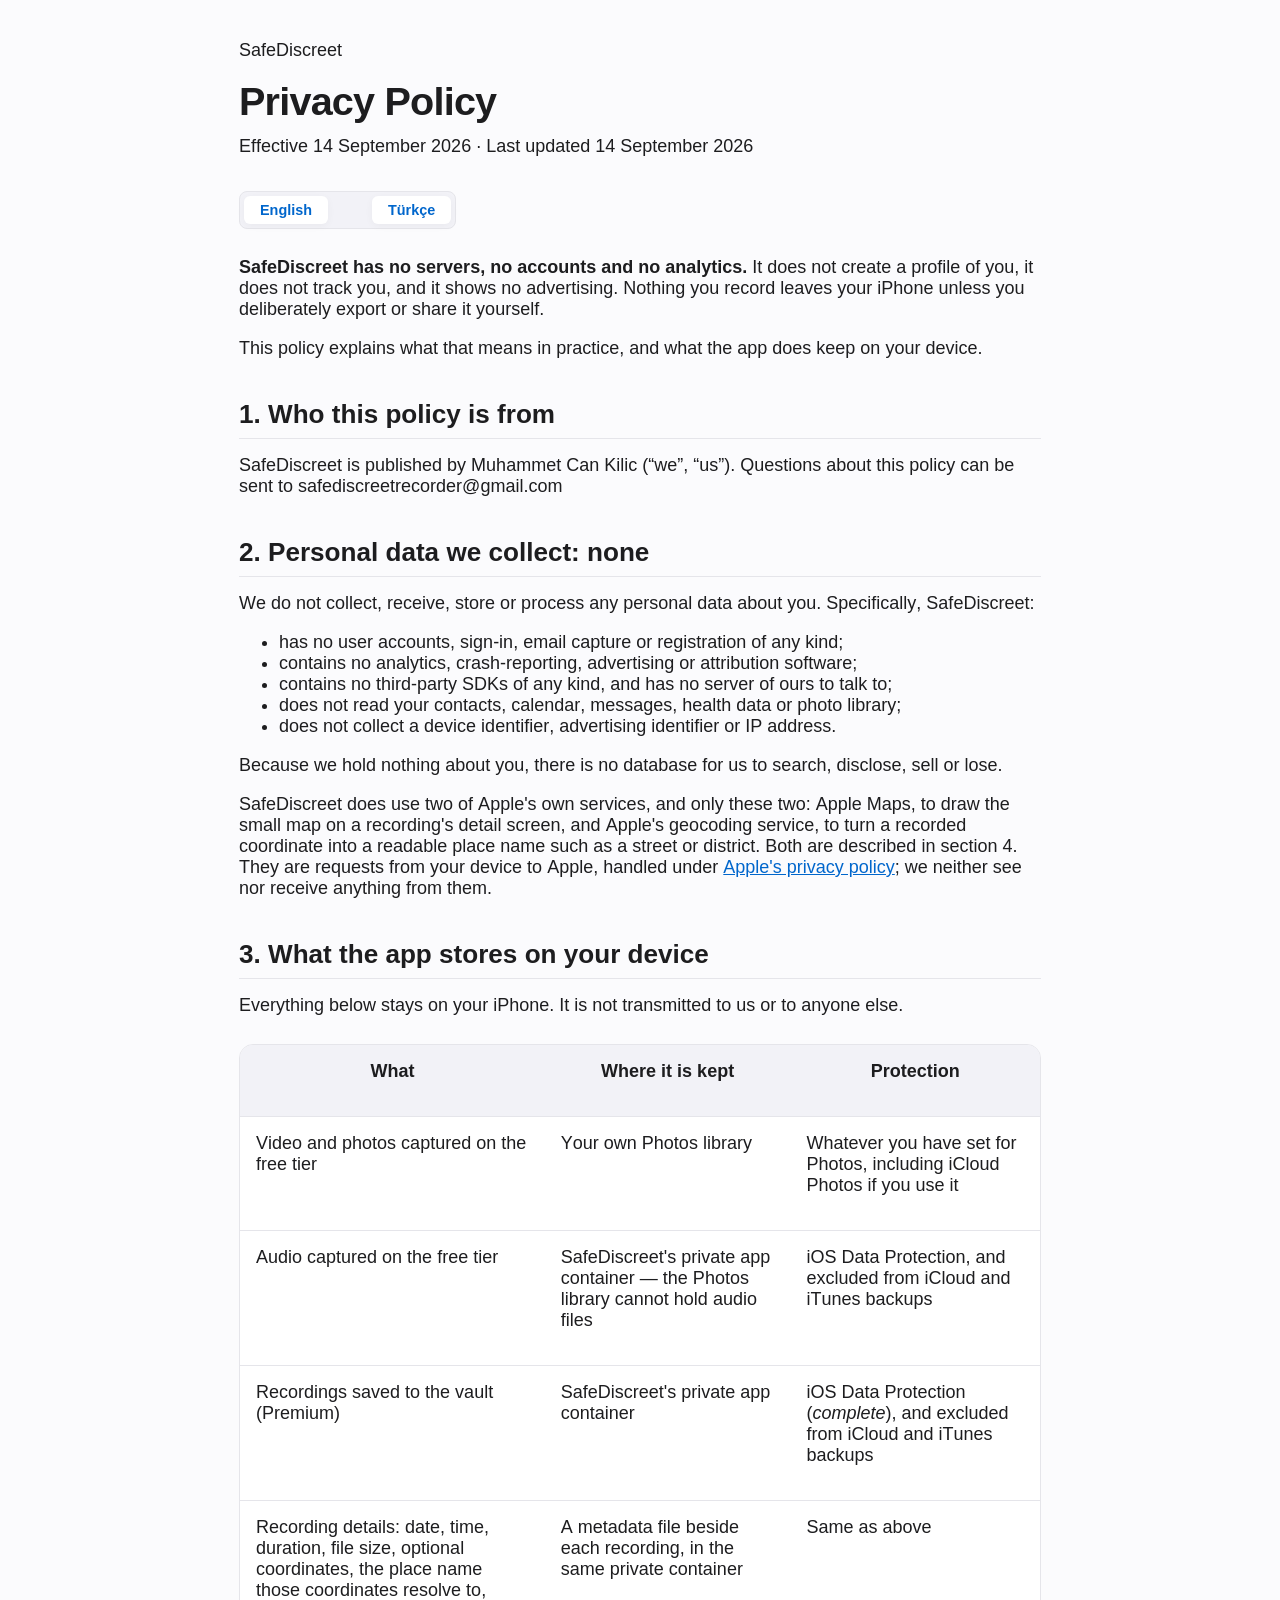
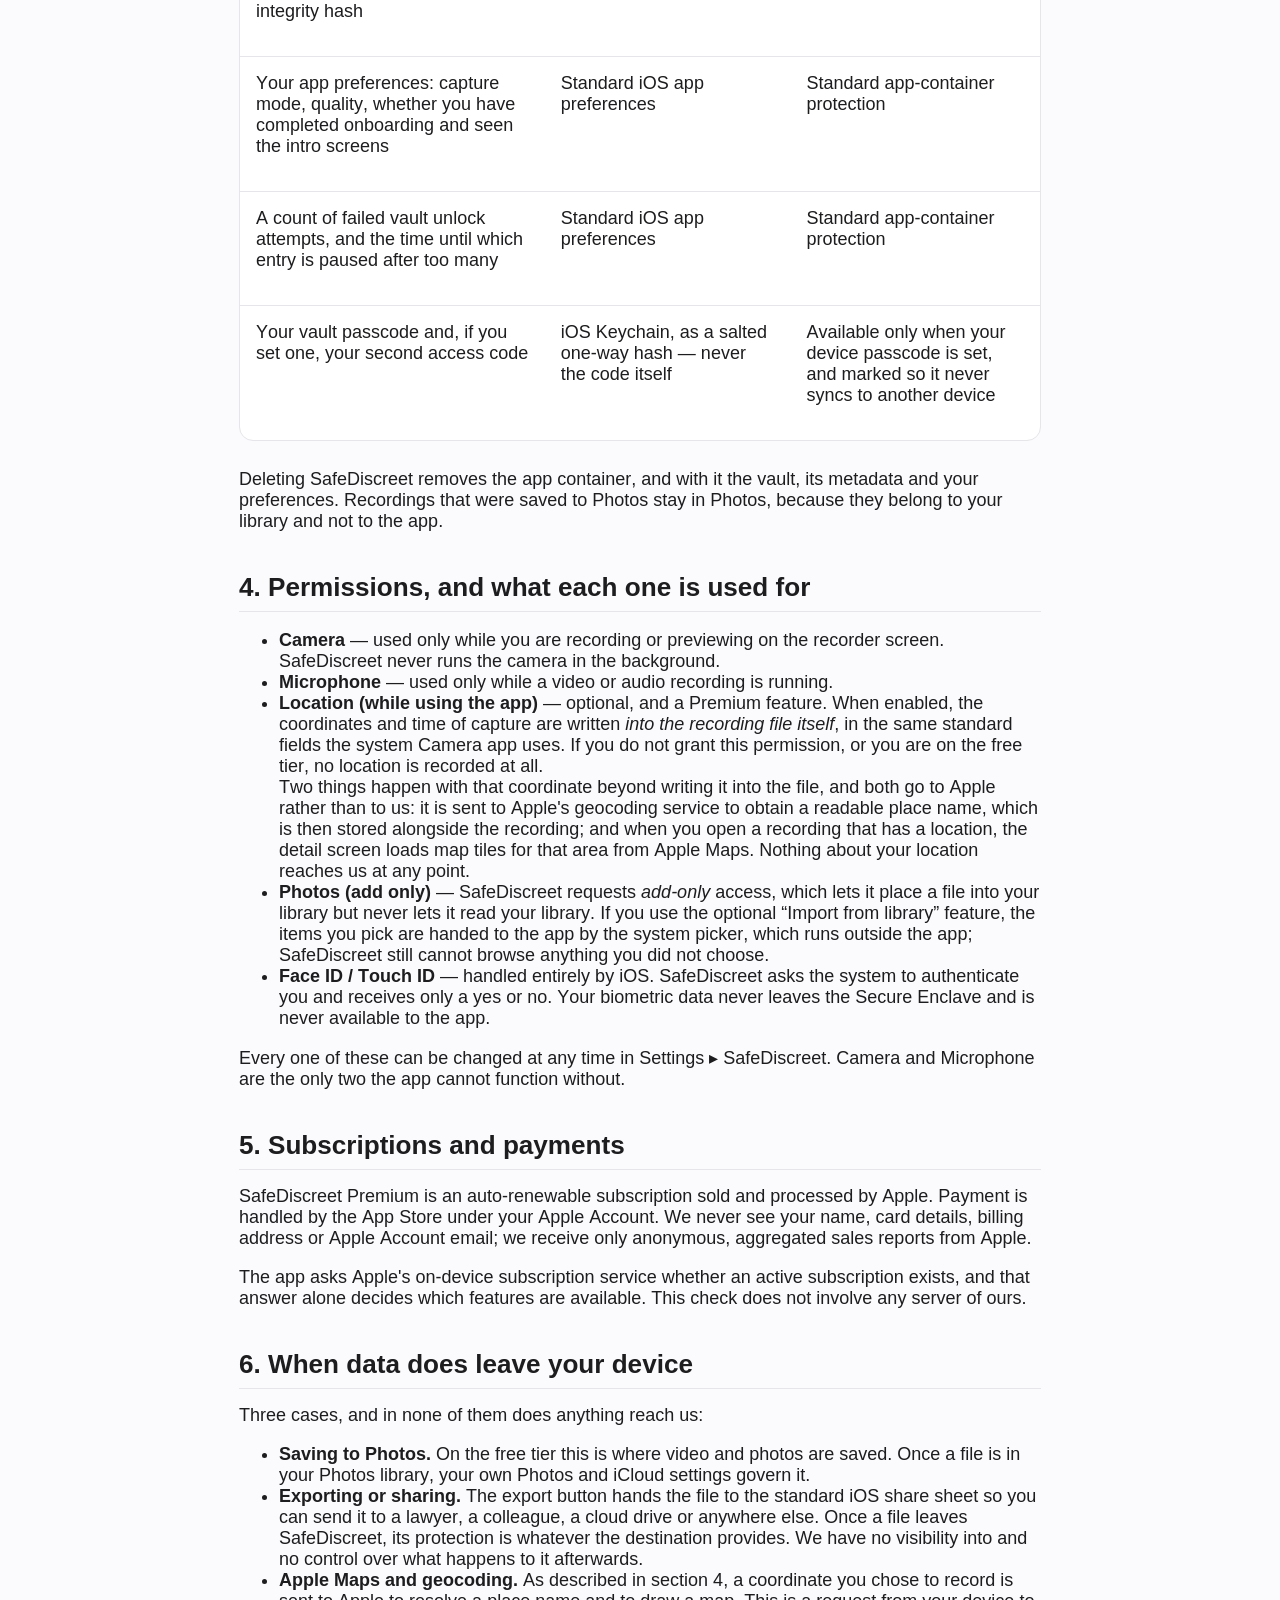
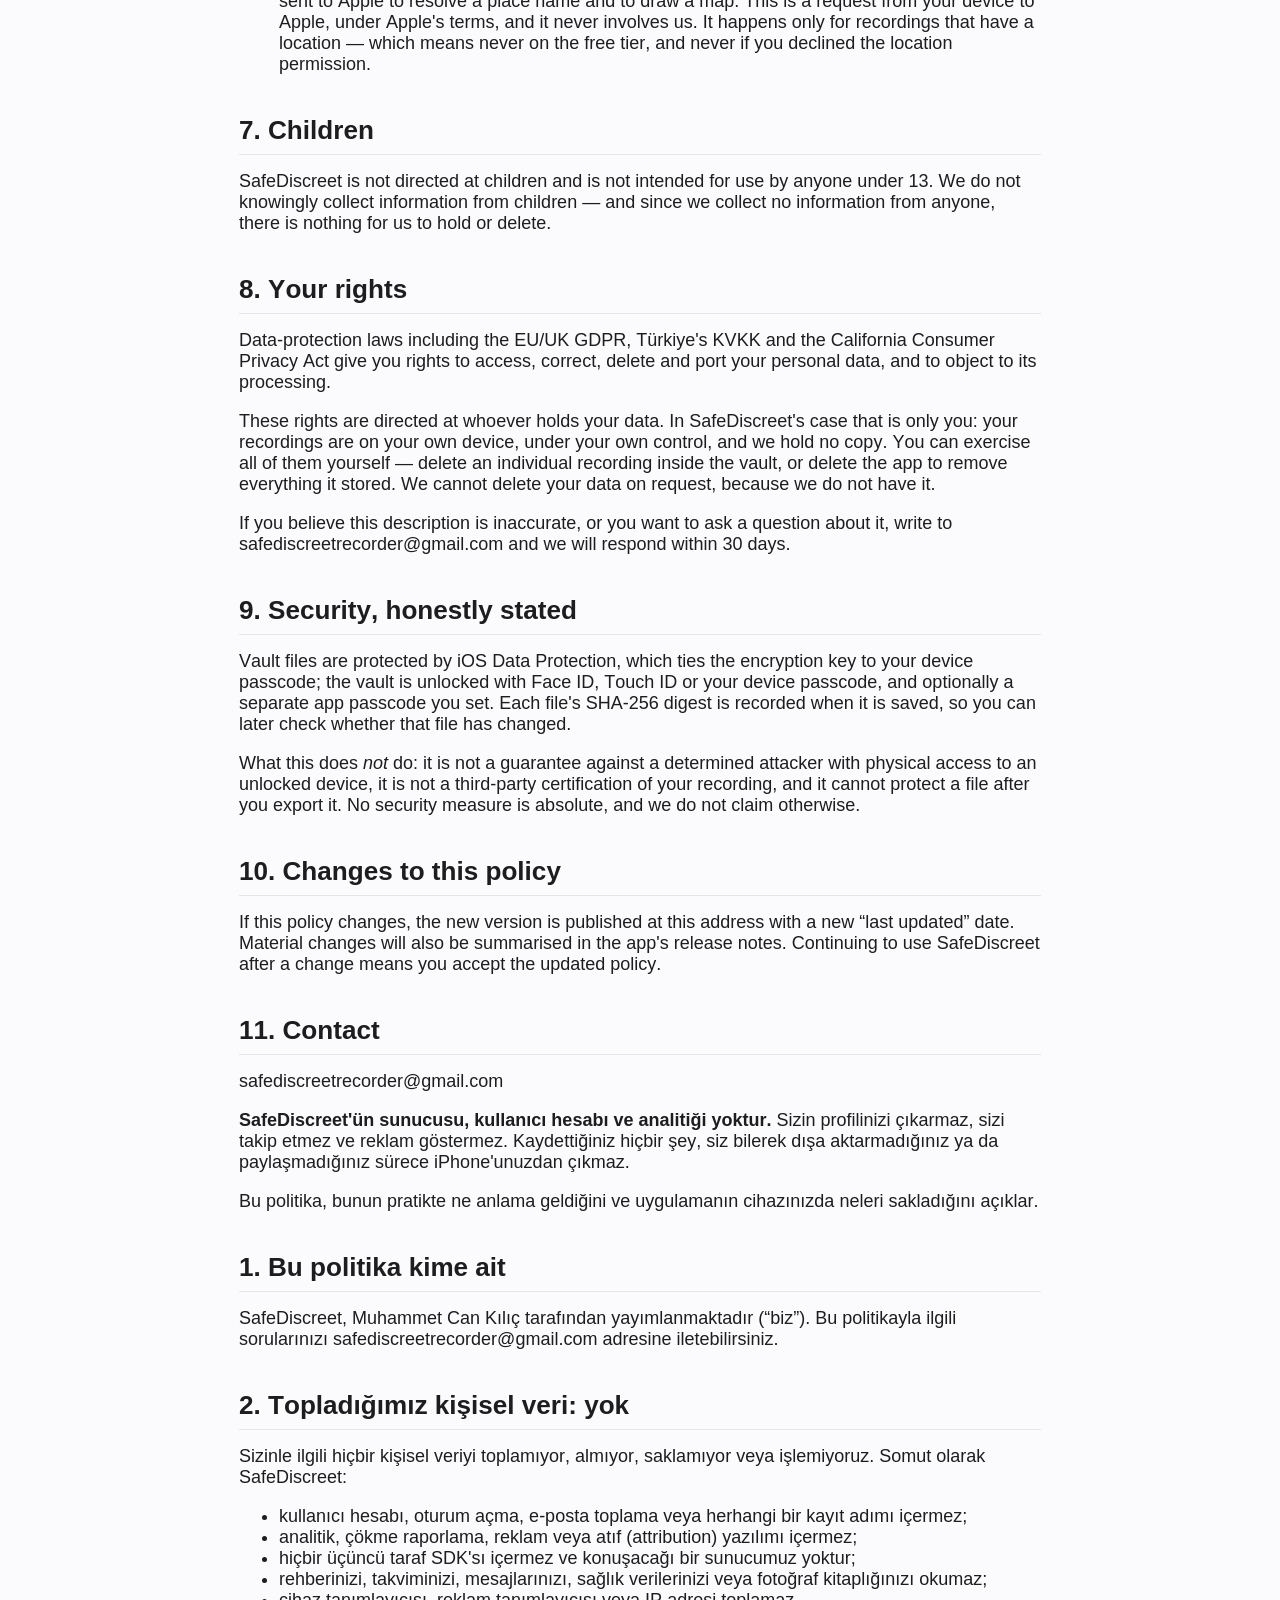
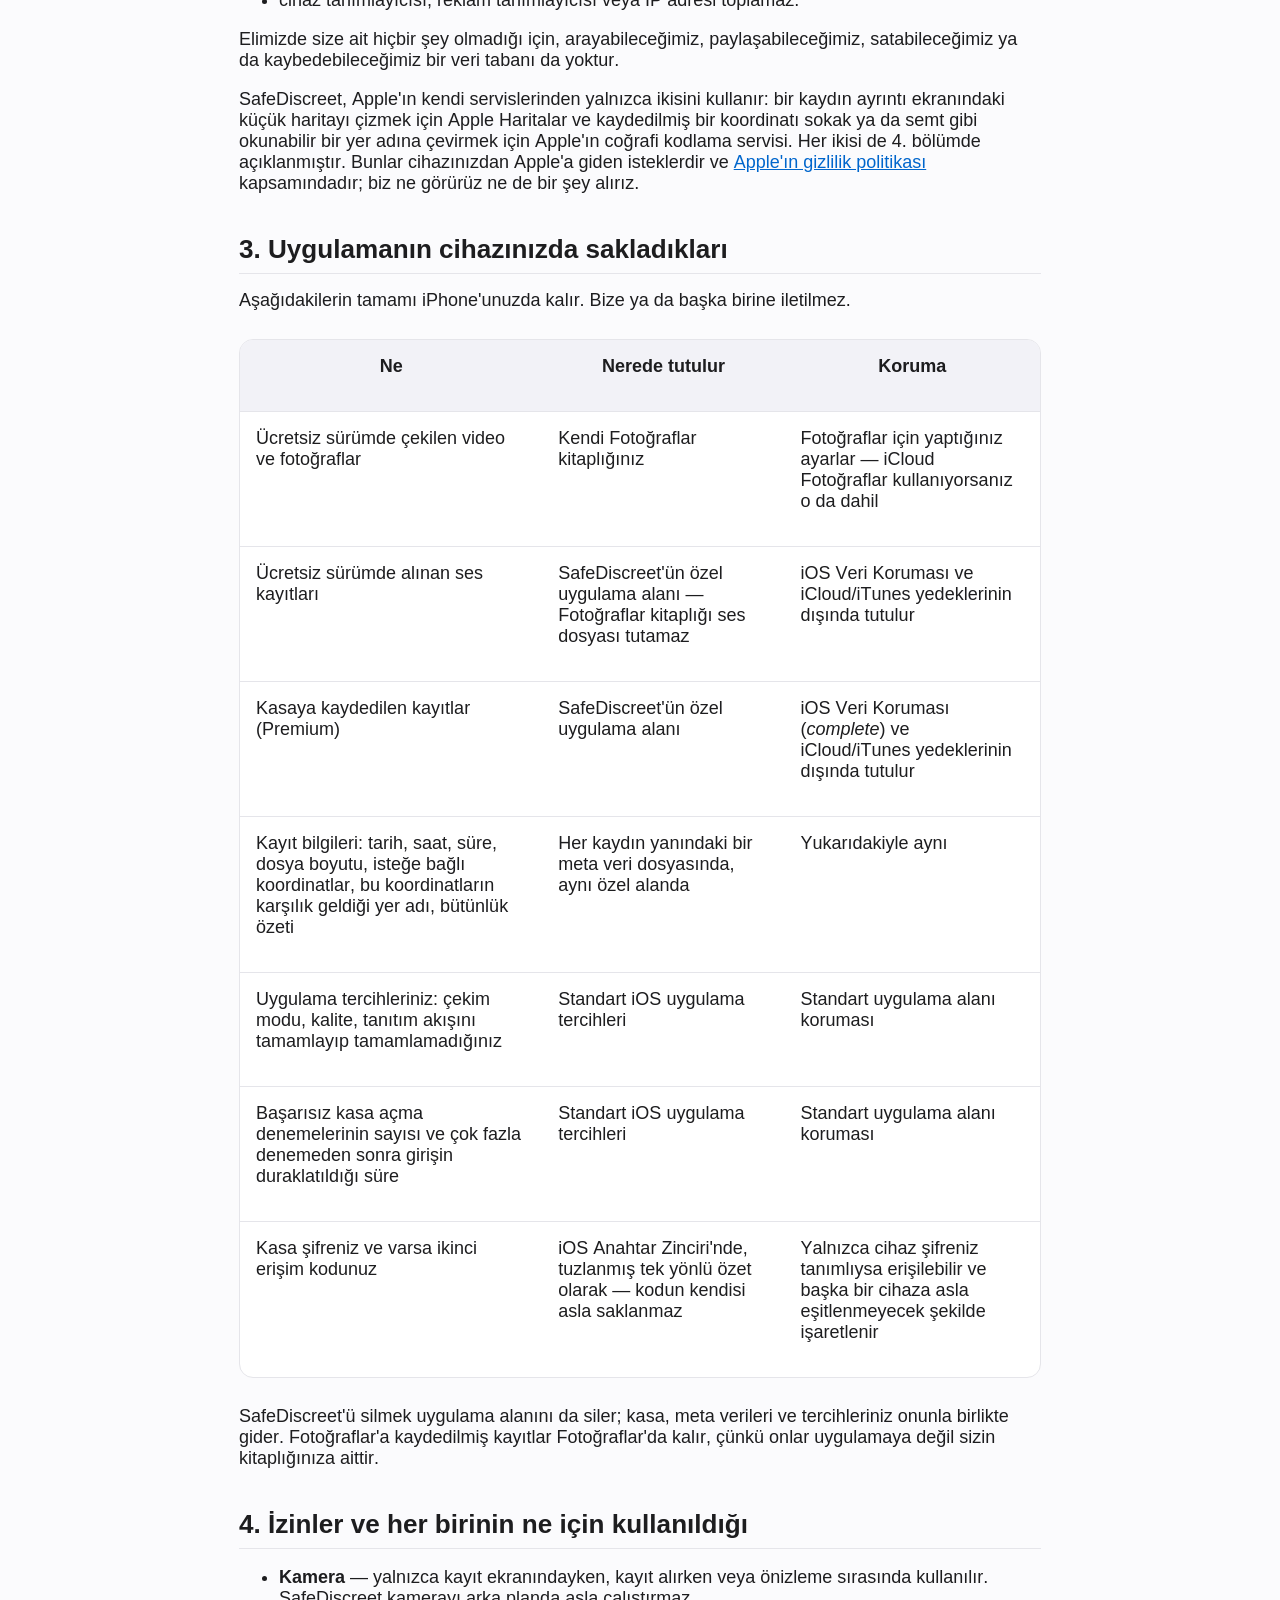
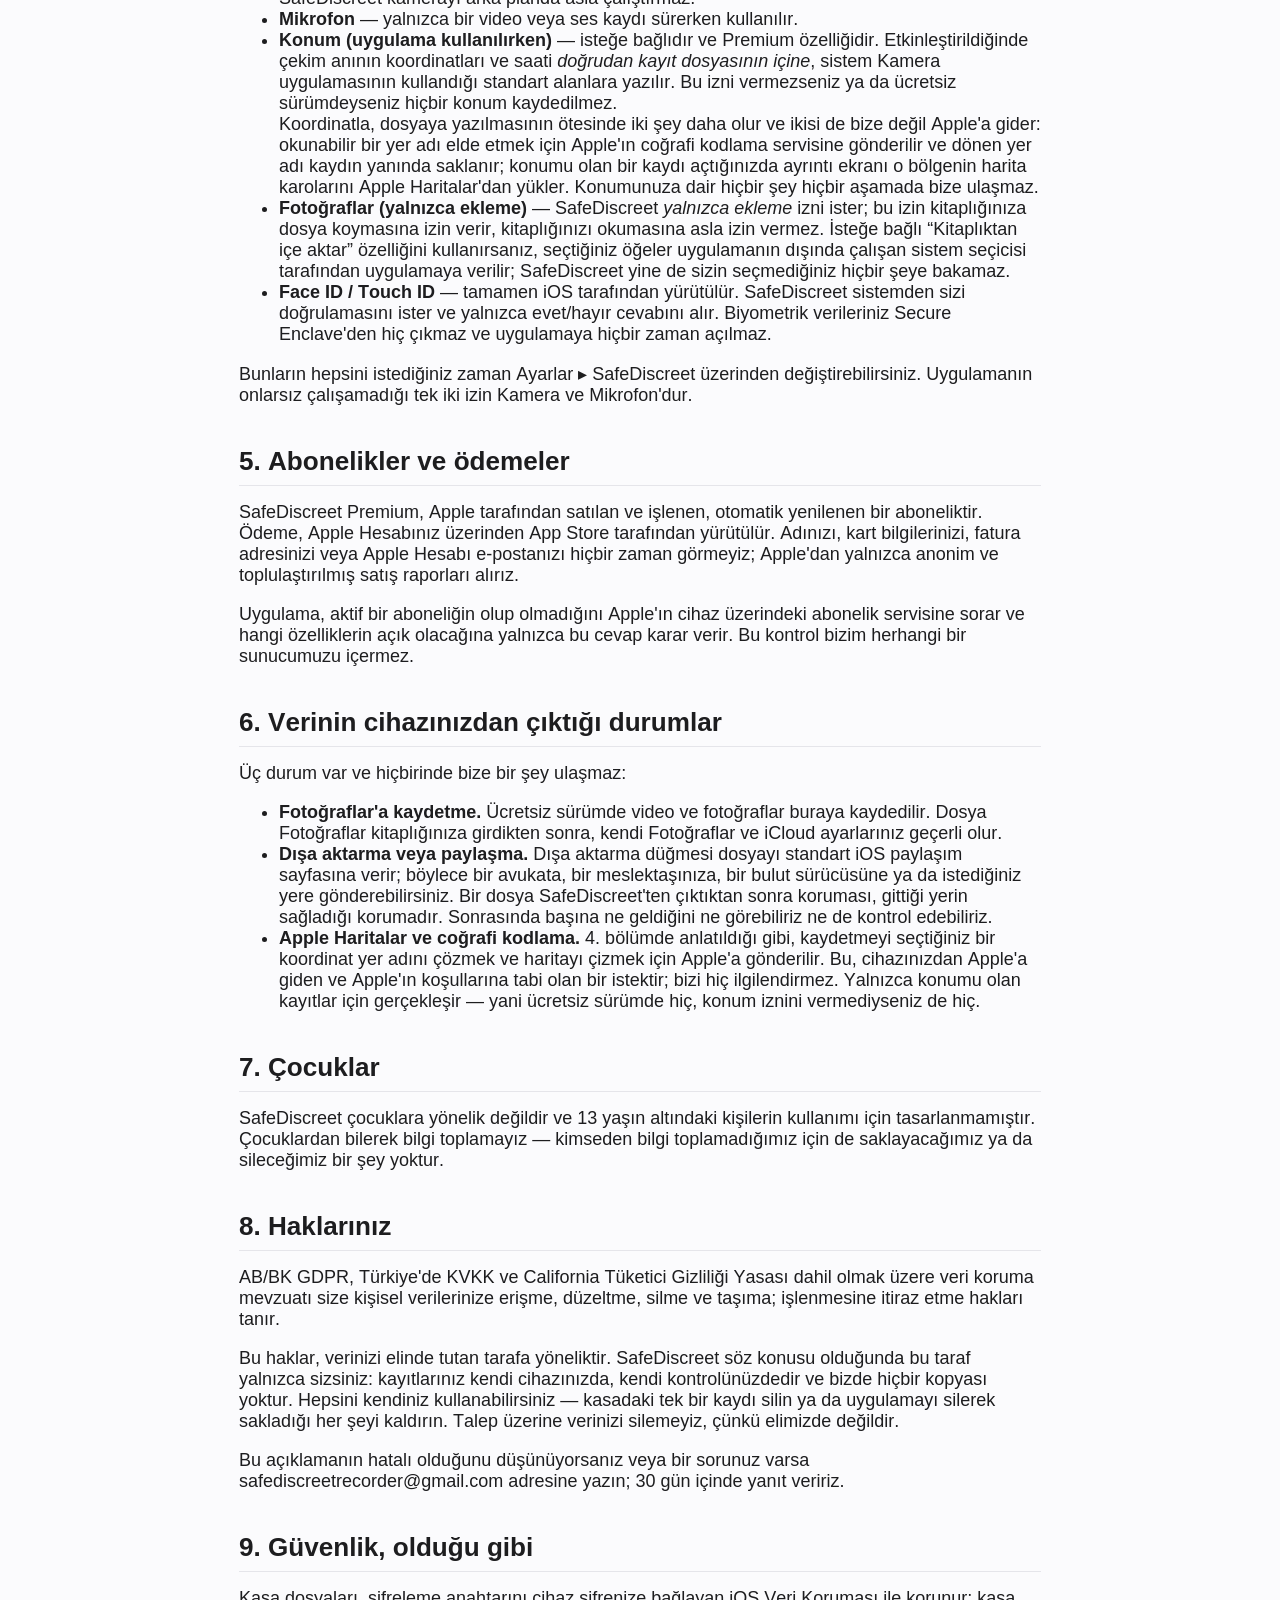
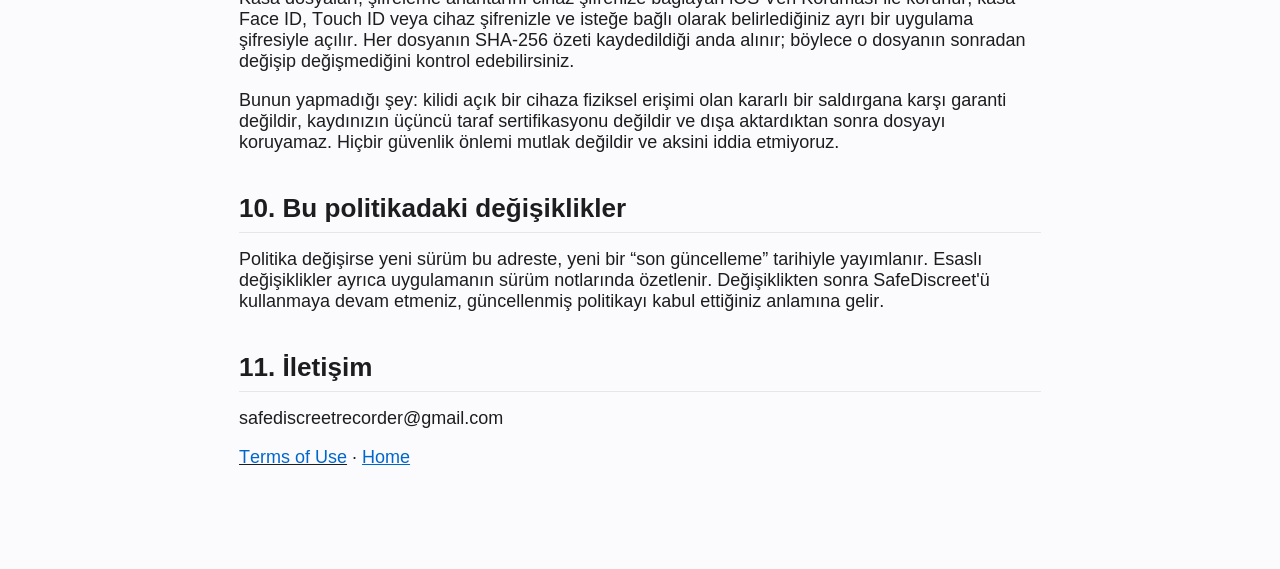
==== docs/privacy.html @ d343bc80 "Add files via upload" ====
<!DOCTYPE html PUBLIC "-//W3C//DTD HTML 4.01//EN" "http://www.w3.org/TR/html4/strict.dtd">
<html>
<head>
  <link rel="stylesheet" href="style.css">
  <meta http-equiv="Content-Type" content="text/html; charset=utf-8">
  <meta http-equiv="Content-Style-Type" content="text/css">
  <title></title>
  <meta name="Description" content="SafeDiscreet's privacy policy. SafeDiscreet has no servers and collects no personal data.">
  <meta name="Generator" content="Cocoa HTML Writer">
  <meta name="CocoaVersion" content="2685.6">
  <style type="text/css">
    p.p1 {margin: 0.0px 0.0px 12.0px 0.0px; font: 12.0px Times; -webkit-text-stroke: #000000}
    p.p3 {margin: 0.0px 0.0px 0.0px 0.0px; font: 11.0px 'Helvetica Neue'; color: #000000; color: rgba(0, 0, 0, 0.85); -webkit-text-stroke: rgba(0, 0, 0, 0.85)}
    p.p5 {margin: 0.0px 0.0px 0.0px 0.0px; font: 12.0px Times; -webkit-text-stroke: #000000}
    p.p6 {margin: 0.0px 0.0px 0.0px 0.0px; text-align: center; font: 12.0px Times; -webkit-text-stroke: #000000}
    p.p7 {margin: 0.0px 0.0px 12.0px 0.0px; font: 12.0px Times; color: #0000e9; -webkit-text-stroke: #0000e3}
    li.li5 {margin: 0.0px 0.0px 0.0px 0.0px; font: 12.0px Times; -webkit-text-stroke: #000000}
    span.s1 {font-kerning: none}
    span.s2 {font-kerning: none; background-color: #a4a4a4}
    span.s3 {font: 12.0px Times; font-kerning: none; -webkit-text-stroke: 0px #000000}
    span.s4 {-webkit-text-stroke: 0px #000000}
    span.s5 {text-decoration: underline ; font-kerning: none; color: #0000e3; -webkit-text-stroke: 0px #0000e3}
    span.s6 {font: 12.0px 'Lucida Grande'; font-kerning: none}
    span.s7 {text-decoration: underline ; font-kerning: none}
    span.s8 {font-kerning: none; color: #0000e3; -webkit-text-stroke: 0px #000000}
    span.s9 {text-decoration: underline ; font-kerning: none; color: #0000e9; -webkit-text-stroke: 0px #0000e3}
    td.td1 {width: 316.8px; margin: 0.0px 0.5px 0.0px 0.0px; padding: 1.0px 1.0px 1.0px 1.0px}
    td.td2 {width: 198.8px; margin: 0.0px 0.5px 0.0px 0.0px; padding: 1.0px 1.0px 1.0px 1.0px}
    td.td3 {width: 237.4px; margin: 0.0px 0.5px 0.0px 0.0px; padding: 1.0px 1.0px 1.0px 1.0px}
    td.td4 {width: 300.1px; margin: 0.0px 0.5px 0.0px 0.0px; padding: 1.0px 1.0px 1.0px 1.0px}
    td.td5 {width: 211.2px; margin: 0.0px 0.5px 0.0px 0.0px; padding: 1.0px 1.0px 1.0px 1.0px}
    td.td6 {width: 241.7px; margin: 0.0px 0.5px 0.0px 0.0px; padding: 1.0px 1.0px 1.0px 1.0px}
    ul.ul1 {list-style-type: disc}
  </style>
</head>
<body>
<p class="p1"><span class="s1">SafeDiscreet</span></p>
<h1 style="margin: 0.0px 0.0px 16.1px 0.0px; font: 24.0px Times; -webkit-text-stroke: #000000"><span class="s1"><b>Privacy Policy</b><b></b></span></h1>
<p class="p1"><span class="s1">Effective 14 September 2026 · Last updated 14 September 2026</span></p>
<p class="p3"><span class="s2">English</span><span class="s3"> </span><span class="s2">Türkçe</span></p>
<p class="p1"><span class="s1"><b>SafeDiscreet has no servers, no accounts and no analytics.</b> It does not create a profile of you, it does not track you, and it shows no advertising. Nothing you record leaves your iPhone unless you deliberately export or share it yourself.</span></p>
<p class="p1"><span class="s1">This policy explains what that means in practice, and what the app does keep on your device.</span></p>
<h2 style="margin: 0.0px 0.0px 14.9px 0.0px; font: 18.0px Times; -webkit-text-stroke: #000000"><span class="s1"><b>1. Who this policy is from</b><b></b></span></h2>
<p class="p1"><span class="s1">SafeDiscreet is published by Muhammet Can Kilic (“we”, “us”). Questions about this policy can be sent to safediscreetrecorder@gmail.com</span></p>
<h2 style="margin: 0.0px 0.0px 14.9px 0.0px; font: 18.0px Times; -webkit-text-stroke: #000000"><span class="s1"><b>2. Personal data we collect: none</b><b></b></span></h2>
<p class="p1"><span class="s1">We do not collect, receive, store or process any personal data about you. Specifically, SafeDiscreet:</span></p>
<ul class="ul1">
  <li class="li5"><span class="s4"></span><span class="s1">has no user accounts, sign-in, email capture or registration of any kind;</span></li>
  <li class="li5"><span class="s4"></span><span class="s1">contains no analytics, crash-reporting, advertising or attribution software;</span></li>
  <li class="li5"><span class="s4"></span><span class="s1">contains no third-party SDKs of any kind, and has no server of ours to talk to;</span></li>
  <li class="li5"><span class="s4"></span><span class="s1">does not read your contacts, calendar, messages, health data or photo library;</span></li>
  <li class="li5"><span class="s4"></span><span class="s1">does not collect a device identifier, advertising identifier or IP address.</span></li>
</ul>
<p class="p1"><span class="s1">Because we hold nothing about you, there is no database for us to search, disclose, sell or lose.</span></p>
<p class="p1"><span class="s1">SafeDiscreet does use two of Apple's own services, and only these two: Apple Maps, to draw the small map on a recording's detail screen, and Apple's geocoding service, to turn a recorded coordinate into a readable place name such as a street or district. Both are described in section 4. They are requests from your device to Apple, handled under <a href="https://www.apple.com/legal/privacy/"><span class="s5">Apple's privacy policy</span></a>; we neither see nor receive anything from them.</span></p>
<h2 style="margin: 0.0px 0.0px 14.9px 0.0px; font: 18.0px Times; -webkit-text-stroke: #000000"><span class="s1"><b>3. What the app stores on your device</b><b></b></span></h2>
<p class="p1"><span class="s1">Everything below stays on your iPhone. It is not transmitted to us or to anyone else.</span></p>
<table cellspacing="0" cellpadding="0">
  <tbody>
    <tr>
      <td valign="middle" class="td1">
        <p class="p6"><span class="s1"><b>What</b><b></b></span></p>
      </td>
      <td valign="middle" class="td2">
        <p class="p6"><span class="s1"><b>Where it is kept</b><b></b></span></p>
      </td>
      <td valign="middle" class="td3">
        <p class="p6"><span class="s1"><b>Protection</b><b></b></span></p>
      </td>
    </tr>
    <tr>
      <td valign="middle" class="td1">
        <p class="p5"><span class="s1">Video and photos captured on the free tier</span></p>
      </td>
      <td valign="middle" class="td2">
        <p class="p5"><span class="s1">Your own Photos library</span></p>
      </td>
      <td valign="middle" class="td3">
        <p class="p5"><span class="s1">Whatever you have set for Photos, including iCloud Photos if you use it</span></p>
      </td>
    </tr>
    <tr>
      <td valign="middle" class="td1">
        <p class="p5"><span class="s1">Audio captured on the free tier</span></p>
      </td>
      <td valign="middle" class="td2">
        <p class="p5"><span class="s1">SafeDiscreet's private app container — the Photos library cannot hold audio files</span></p>
      </td>
      <td valign="middle" class="td3">
        <p class="p5"><span class="s1">iOS Data Protection, and excluded from iCloud and iTunes backups</span></p>
      </td>
    </tr>
    <tr>
      <td valign="middle" class="td1">
        <p class="p5"><span class="s1">Recordings saved to the vault (Premium)</span></p>
      </td>
      <td valign="middle" class="td2">
        <p class="p5"><span class="s1">SafeDiscreet's private app container</span></p>
      </td>
      <td valign="middle" class="td3">
        <p class="p5"><span class="s1">iOS Data Protection (<i>complete</i>), and excluded from iCloud and iTunes backups</span></p>
      </td>
    </tr>
    <tr>
      <td valign="middle" class="td1">
        <p class="p5"><span class="s1">Recording details: date, time, duration, file size, optional coordinates, the place name those coordinates resolve to, integrity hash</span></p>
      </td>
      <td valign="middle" class="td2">
        <p class="p5"><span class="s1">A metadata file beside each recording, in the same private container</span></p>
      </td>
      <td valign="middle" class="td3">
        <p class="p5"><span class="s1">Same as above</span></p>
      </td>
    </tr>
    <tr>
      <td valign="middle" class="td1">
        <p class="p5"><span class="s1">Your app preferences: capture mode, quality, whether you have completed onboarding and seen the intro screens</span></p>
      </td>
      <td valign="middle" class="td2">
        <p class="p5"><span class="s1">Standard iOS app preferences</span></p>
      </td>
      <td valign="middle" class="td3">
        <p class="p5"><span class="s1">Standard app-container protection</span></p>
      </td>
    </tr>
    <tr>
      <td valign="middle" class="td1">
        <p class="p5"><span class="s1">A count of failed vault unlock attempts, and the time until which entry is paused after too many</span></p>
      </td>
      <td valign="middle" class="td2">
        <p class="p5"><span class="s1">Standard iOS app preferences</span></p>
      </td>
      <td valign="middle" class="td3">
        <p class="p5"><span class="s1">Standard app-container protection</span></p>
      </td>
    </tr>
    <tr>
      <td valign="middle" class="td1">
        <p class="p5"><span class="s1">Your vault passcode and, if you set one, your second access code</span></p>
      </td>
      <td valign="middle" class="td2">
        <p class="p5"><span class="s1">iOS Keychain, as a salted one-way hash — never the code itself</span></p>
      </td>
      <td valign="middle" class="td3">
        <p class="p5"><span class="s1">Available only when your device passcode is set, and marked so it never syncs to another device</span></p>
      </td>
    </tr>
  </tbody>
</table>
<p class="p1"><span class="s1">Deleting SafeDiscreet removes the app container, and with it the vault, its metadata and your preferences. Recordings that were saved to Photos stay in Photos, because they belong to your library and not to the app.</span></p>
<h2 style="margin: 0.0px 0.0px 14.9px 0.0px; font: 18.0px Times; -webkit-text-stroke: #000000"><span class="s1"><b>4. Permissions, and what each one is used for</b><b></b></span></h2>
<ul class="ul1">
  <li class="li5"><span class="s4"><b></b></span><span class="s1"><b>Camera</b> — used only while you are recording or previewing on the recorder screen. SafeDiscreet never runs the camera in the background.</span></li>
  <li class="li5"><span class="s4"><b></b></span><span class="s1"><b>Microphone</b> — used only while a video or audio recording is running.</span></li>
  <li class="li5"><span class="s4"><b></b></span><span class="s1"><b>Location (while using the app)</b> — optional, and a Premium feature. When enabled, the coordinates and time of capture are written <i>into the recording file itself</i>, in the same standard fields the system Camera app uses. If you do not grant this permission, or you are on the free tier, no location is recorded at all. <br>
Two things happen with that coordinate beyond writing it into the file, and both go to Apple rather than to us: it is sent to Apple's geocoding service to obtain a readable place name, which is then stored alongside the recording; and when you open a recording that has a location, the detail screen loads map tiles for that area from Apple Maps. Nothing about your location reaches us at any point.</span></li>
  <li class="li5"><span class="s4"><b></b></span><span class="s1"><b>Photos (add only)</b> — SafeDiscreet requests <i>add-only</i> access, which lets it place a file into your library but never lets it read your library. If you use the optional “Import from library” feature, the items you pick are handed to the app by the system picker, which runs outside the app; SafeDiscreet still cannot browse anything you did not choose.</span></li>
  <li class="li5"><span class="s4"><b></b></span><span class="s1"><b>Face ID / Touch ID</b> — handled entirely by iOS. SafeDiscreet asks the system to authenticate you and receives only a yes or no. Your biometric data never leaves the Secure Enclave and is never available to the app.</span></li>
</ul>
<p class="p1"><span class="s1">Every one of these can be changed at any time in Settings </span><span class="s6">▸</span><span class="s1"> SafeDiscreet. Camera and Microphone are the only two the app cannot function without.</span></p>
<h2 style="margin: 0.0px 0.0px 14.9px 0.0px; font: 18.0px Times; -webkit-text-stroke: #000000"><span class="s1"><b>5. Subscriptions and payments</b><b></b></span></h2>
<p class="p1"><span class="s1">SafeDiscreet Premium is an auto-renewable subscription sold and processed by Apple. Payment is handled by the App Store under your Apple Account. We never see your name, card details, billing address or Apple Account email; we receive only anonymous, aggregated sales reports from Apple.</span></p>
<p class="p1"><span class="s1">The app asks Apple's on-device subscription service whether an active subscription exists, and that answer alone decides which features are available. This check does not involve any server of ours.</span></p>
<h2 style="margin: 0.0px 0.0px 14.9px 0.0px; font: 18.0px Times; -webkit-text-stroke: #000000"><span class="s1"><b>6. When data does leave your device</b><b></b></span></h2>
<p class="p1"><span class="s1">Three cases, and in none of them does anything reach us:</span></p>
<ul class="ul1">
  <li class="li5"><span class="s4"><b></b></span><span class="s1"><b>Saving to Photos.</b> On the free tier this is where video and photos are saved. Once a file is in your Photos library, your own Photos and iCloud settings govern it.</span></li>
  <li class="li5"><span class="s4"><b></b></span><span class="s1"><b>Exporting or sharing.</b> The export button hands the file to the standard iOS share sheet so you can send it to a lawyer, a colleague, a cloud drive or anywhere else. Once a file leaves SafeDiscreet, its protection is whatever the destination provides. We have no visibility into and no control over what happens to it afterwards.</span></li>
  <li class="li5"><span class="s4"><b></b></span><span class="s1"><b>Apple Maps and geocoding.</b> As described in section 4, a coordinate you chose to record is sent to Apple to resolve a place name and to draw a map. This is a request from your device to Apple, under Apple's terms, and it never involves us. It happens only for recordings that have a location — which means never on the free tier, and never if you declined the location permission.</span></li>
</ul>
<h2 style="margin: 0.0px 0.0px 14.9px 0.0px; font: 18.0px Times; -webkit-text-stroke: #000000"><span class="s1"><b>7. Children</b><b></b></span></h2>
<p class="p1"><span class="s1">SafeDiscreet is not directed at children and is not intended for use by anyone under 13. We do not knowingly collect information from children — and since we collect no information from anyone, there is nothing for us to hold or delete.</span></p>
<h2 style="margin: 0.0px 0.0px 14.9px 0.0px; font: 18.0px Times; -webkit-text-stroke: #000000"><span class="s1"><b>8. Your rights</b><b></b></span></h2>
<p class="p1"><span class="s1">Data-protection laws including the EU/UK GDPR, Türkiye's KVKK and the California Consumer Privacy Act give you rights to access, correct, delete and port your personal data, and to object to its processing.</span></p>
<p class="p1"><span class="s1">These rights are directed at whoever holds your data. In SafeDiscreet's case that is only you: your recordings are on your own device, under your own control, and we hold no copy. You can exercise all of them yourself — delete an individual recording inside the vault, or delete the app to remove everything it stored. We cannot delete your data on request, because we do not have it.</span></p>
<p class="p1"><span class="s1">If you believe this description is inaccurate, or you want to ask a question about it, write to safediscreetrecorder@gmail.com and we will respond within 30 days.</span></p>
<h2 style="margin: 0.0px 0.0px 14.9px 0.0px; font: 18.0px Times; -webkit-text-stroke: #000000"><span class="s1"><b>9. Security, honestly stated</b><b></b></span></h2>
<p class="p1"><span class="s1">Vault files are protected by iOS Data Protection, which ties the encryption key to your device passcode; the vault is unlocked with Face ID, Touch ID or your device passcode, and optionally a separate app passcode you set. Each file's SHA-256 digest is recorded when it is saved, so you can later check whether that file has changed.</span></p>
<p class="p1"><span class="s1">What this does <i>not</i> do: it is not a guarantee against a determined attacker with physical access to an unlocked device, it is not a third-party certification of your recording, and it cannot protect a file after you export it. No security measure is absolute, and we do not claim otherwise.</span></p>
<h2 style="margin: 0.0px 0.0px 14.9px 0.0px; font: 18.0px Times; -webkit-text-stroke: #000000"><span class="s1"><b>10. Changes to this policy</b><b></b></span></h2>
<p class="p1"><span class="s1">If this policy changes, the new version is published at this address with a new “last updated” date. Material changes will also be summarised in the app's release notes. Continuing to use SafeDiscreet after a change means you accept the updated policy.</span></p>
<h2 style="margin: 0.0px 0.0px 14.9px 0.0px; font: 18.0px Times; -webkit-text-stroke: #000000"><span class="s1"><b>11. Contact</b><b></b></span></h2>
<p class="p1"><span class="s1">safediscreetrecorder@gmail.com</span></p>
<p class="p1"><span class="s1"><b>SafeDiscreet'ün sunucusu, kullanıcı hesabı ve analitiği yoktur.</b> Sizin profilinizi çıkarmaz, sizi takip etmez ve reklam göstermez. Kaydettiğiniz hiçbir şey, siz bilerek dışa aktarmadığınız ya da paylaşmadığınız sürece iPhone'unuzdan çıkmaz.</span></p>
<p class="p1"><span class="s1">Bu politika, bunun pratikte ne anlama geldiğini ve uygulamanın cihazınızda neleri sakladığını açıklar.</span></p>
<h2 style="margin: 0.0px 0.0px 14.9px 0.0px; font: 18.0px Times; -webkit-text-stroke: #000000"><span class="s1"><b>1. Bu politika kime ait</b><b></b></span></h2>
<p class="p1"><span class="s1">SafeDiscreet, Muhammet Can Kılıç tarafından yayımlanmaktadır (“biz”). Bu politikayla ilgili sorularınızı safediscreetrecorder@gmail.com adresine iletebilirsiniz.</span></p>
<h2 style="margin: 0.0px 0.0px 14.9px 0.0px; font: 18.0px Times; -webkit-text-stroke: #000000"><span class="s1"><b>2. Topladığımız kişisel veri: yok</b><b></b></span></h2>
<p class="p1"><span class="s1">Sizinle ilgili hiçbir kişisel veriyi toplamıyor, almıyor, saklamıyor veya işlemiyoruz. Somut olarak SafeDiscreet:</span></p>
<ul class="ul1">
  <li class="li5"><span class="s4"></span><span class="s1">kullanıcı hesabı, oturum açma, e-posta toplama veya herhangi bir kayıt adımı içermez;</span></li>
  <li class="li5"><span class="s4"></span><span class="s1">analitik, çökme raporlama, reklam veya atıf (attribution) yazılımı içermez;</span></li>
  <li class="li5"><span class="s4"></span><span class="s1">hiçbir üçüncü taraf SDK'sı içermez ve konuşacağı bir sunucumuz yoktur;</span></li>
  <li class="li5"><span class="s4"></span><span class="s1">rehberinizi, takviminizi, mesajlarınızı, sağlık verilerinizi veya fotoğraf kitaplığınızı okumaz;</span></li>
  <li class="li5"><span class="s4"></span><span class="s1">cihaz tanımlayıcısı, reklam tanımlayıcısı veya IP adresi toplamaz.</span></li>
</ul>
<p class="p1"><span class="s1">Elimizde size ait hiçbir şey olmadığı için, arayabileceğimiz, paylaşabileceğimiz, satabileceğimiz ya da kaybedebileceğimiz bir veri tabanı da yoktur.</span></p>
<p class="p1"><span class="s1">SafeDiscreet, Apple'ın kendi servislerinden yalnızca ikisini kullanır: bir kaydın ayrıntı ekranındaki küçük haritayı çizmek için Apple Haritalar ve kaydedilmiş bir koordinatı sokak ya da semt gibi okunabilir bir yer adına çevirmek için Apple'ın coğrafi kodlama servisi. Her ikisi de 4. bölümde açıklanmıştır. Bunlar cihazınızdan Apple'a giden isteklerdir ve <a href="https://www.apple.com/legal/privacy/"><span class="s5">Apple'ın gizlilik politikası</span></a> kapsamındadır; biz ne görürüz ne de bir şey alırız.</span></p>
<h2 style="margin: 0.0px 0.0px 14.9px 0.0px; font: 18.0px Times; -webkit-text-stroke: #000000"><span class="s1"><b>3. Uygulamanın cihazınızda sakladıkları</b><b></b></span></h2>
<p class="p1"><span class="s1">Aşağıdakilerin tamamı iPhone'unuzda kalır. Bize ya da başka birine iletilmez.</span></p>
<table cellspacing="0" cellpadding="0">
  <tbody>
    <tr>
      <td valign="middle" class="td4">
        <p class="p6"><span class="s1"><b>Ne</b><b></b></span></p>
      </td>
      <td valign="middle" class="td5">
        <p class="p6"><span class="s1"><b>Nerede tutulur</b><b></b></span></p>
      </td>
      <td valign="middle" class="td6">
        <p class="p6"><span class="s1"><b>Koruma</b><b></b></span></p>
      </td>
    </tr>
    <tr>
      <td valign="middle" class="td4">
        <p class="p5"><span class="s1">Ücretsiz sürümde çekilen video ve fotoğraflar</span></p>
      </td>
      <td valign="middle" class="td5">
        <p class="p5"><span class="s1">Kendi Fotoğraflar kitaplığınız</span></p>
      </td>
      <td valign="middle" class="td6">
        <p class="p5"><span class="s1">Fotoğraflar için yaptığınız ayarlar — iCloud Fotoğraflar kullanıyorsanız o da dahil</span></p>
      </td>
    </tr>
    <tr>
      <td valign="middle" class="td4">
        <p class="p5"><span class="s1">Ücretsiz sürümde alınan ses kayıtları</span></p>
      </td>
      <td valign="middle" class="td5">
        <p class="p5"><span class="s1">SafeDiscreet'ün özel uygulama alanı — Fotoğraflar kitaplığı ses dosyası tutamaz</span></p>
      </td>
      <td valign="middle" class="td6">
        <p class="p5"><span class="s1">iOS Veri Koruması ve iCloud/iTunes yedeklerinin dışında tutulur</span></p>
      </td>
    </tr>
    <tr>
      <td valign="middle" class="td4">
        <p class="p5"><span class="s1">Kasaya kaydedilen kayıtlar (Premium)</span></p>
      </td>
      <td valign="middle" class="td5">
        <p class="p5"><span class="s1">SafeDiscreet'ün özel uygulama alanı</span></p>
      </td>
      <td valign="middle" class="td6">
        <p class="p5"><span class="s1">iOS Veri Koruması (<i>complete</i>) ve iCloud/iTunes yedeklerinin dışında tutulur</span></p>
      </td>
    </tr>
    <tr>
      <td valign="middle" class="td4">
        <p class="p5"><span class="s1">Kayıt bilgileri: tarih, saat, süre, dosya boyutu, isteğe bağlı koordinatlar, bu koordinatların karşılık geldiği yer adı, bütünlük özeti</span></p>
      </td>
      <td valign="middle" class="td5">
        <p class="p5"><span class="s1">Her kaydın yanındaki bir meta veri dosyasında, aynı özel alanda</span></p>
      </td>
      <td valign="middle" class="td6">
        <p class="p5"><span class="s1">Yukarıdakiyle aynı</span></p>
      </td>
    </tr>
    <tr>
      <td valign="middle" class="td4">
        <p class="p5"><span class="s1">Uygulama tercihleriniz: çekim modu, kalite, tanıtım akışını tamamlayıp tamamlamadığınız</span></p>
      </td>
      <td valign="middle" class="td5">
        <p class="p5"><span class="s1">Standart iOS uygulama tercihleri</span></p>
      </td>
      <td valign="middle" class="td6">
        <p class="p5"><span class="s1">Standart uygulama alanı koruması</span></p>
      </td>
    </tr>
    <tr>
      <td valign="middle" class="td4">
        <p class="p5"><span class="s1">Başarısız kasa açma denemelerinin sayısı ve çok fazla denemeden sonra girişin duraklatıldığı süre</span></p>
      </td>
      <td valign="middle" class="td5">
        <p class="p5"><span class="s1">Standart iOS uygulama tercihleri</span></p>
      </td>
      <td valign="middle" class="td6">
        <p class="p5"><span class="s1">Standart uygulama alanı koruması</span></p>
      </td>
    </tr>
    <tr>
      <td valign="middle" class="td4">
        <p class="p5"><span class="s1">Kasa şifreniz ve varsa ikinci erişim kodunuz</span></p>
      </td>
      <td valign="middle" class="td5">
        <p class="p5"><span class="s1">iOS Anahtar Zinciri'nde, tuzlanmış tek yönlü özet olarak — kodun kendisi asla saklanmaz</span></p>
      </td>
      <td valign="middle" class="td6">
        <p class="p5"><span class="s1">Yalnızca cihaz şifreniz tanımlıysa erişilebilir ve başka bir cihaza asla eşitlenmeyecek şekilde işaretlenir</span></p>
      </td>
    </tr>
  </tbody>
</table>
<p class="p1"><span class="s1">SafeDiscreet'ü silmek uygulama alanını da siler; kasa, meta verileri ve tercihleriniz onunla birlikte gider. Fotoğraflar'a kaydedilmiş kayıtlar Fotoğraflar'da kalır, çünkü onlar uygulamaya değil sizin kitaplığınıza aittir.</span></p>
<h2 style="margin: 0.0px 0.0px 14.9px 0.0px; font: 18.0px Times; -webkit-text-stroke: #000000"><span class="s1"><b>4. İzinler ve her birinin ne için kullanıldığı</b><b></b></span></h2>
<ul class="ul1">
  <li class="li5"><span class="s4"><b></b></span><span class="s1"><b>Kamera</b> — yalnızca kayıt ekranındayken, kayıt alırken veya önizleme sırasında kullanılır. SafeDiscreet kamerayı arka planda asla çalıştırmaz.</span></li>
  <li class="li5"><span class="s4"><b></b></span><span class="s1"><b>Mikrofon</b> — yalnızca bir video veya ses kaydı sürerken kullanılır.</span></li>
  <li class="li5"><span class="s4"><b></b></span><span class="s1"><b>Konum (uygulama kullanılırken)</b> — isteğe bağlıdır ve Premium özelliğidir. Etkinleştirildiğinde çekim anının koordinatları ve saati <i>doğrudan kayıt dosyasının içine</i>, sistem Kamera uygulamasının kullandığı standart alanlara yazılır. Bu izni vermezseniz ya da ücretsiz sürümdeyseniz hiçbir konum kaydedilmez. <br>
Koordinatla, dosyaya yazılmasının ötesinde iki şey daha olur ve ikisi de bize değil Apple'a gider: okunabilir bir yer adı elde etmek için Apple'ın coğrafi kodlama servisine gönderilir ve dönen yer adı kaydın yanında saklanır; konumu olan bir kaydı açtığınızda ayrıntı ekranı o bölgenin harita karolarını Apple Haritalar'dan yükler. Konumunuza dair hiçbir şey hiçbir aşamada bize ulaşmaz.</span></li>
  <li class="li5"><span class="s4"><b></b></span><span class="s1"><b>Fotoğraflar (yalnızca ekleme)</b> — SafeDiscreet <i>yalnızca ekleme</i> izni ister; bu izin kitaplığınıza dosya koymasına izin verir, kitaplığınızı okumasına asla izin vermez. İsteğe bağlı “Kitaplıktan içe aktar” özelliğini kullanırsanız, seçtiğiniz öğeler uygulamanın dışında çalışan sistem seçicisi tarafından uygulamaya verilir; SafeDiscreet yine de sizin seçmediğiniz hiçbir şeye bakamaz.</span></li>
  <li class="li5"><span class="s4"><b></b></span><span class="s1"><b>Face ID / Touch ID</b> — tamamen iOS tarafından yürütülür. SafeDiscreet sistemden sizi doğrulamasını ister ve yalnızca evet/hayır cevabını alır. Biyometrik verileriniz Secure Enclave'den hiç çıkmaz ve uygulamaya hiçbir zaman açılmaz.</span></li>
</ul>
<p class="p1"><span class="s1">Bunların hepsini istediğiniz zaman Ayarlar </span><span class="s6">▸</span><span class="s1"> SafeDiscreet üzerinden değiştirebilirsiniz. Uygulamanın onlarsız çalışamadığı tek iki izin Kamera ve Mikrofon'dur.</span></p>
<h2 style="margin: 0.0px 0.0px 14.9px 0.0px; font: 18.0px Times; -webkit-text-stroke: #000000"><span class="s1"><b>5. Abonelikler ve ödemeler</b><b></b></span></h2>
<p class="p1"><span class="s1">SafeDiscreet Premium, Apple tarafından satılan ve işlenen, otomatik yenilenen bir aboneliktir. Ödeme, Apple Hesabınız üzerinden App Store tarafından yürütülür. Adınızı, kart bilgilerinizi, fatura adresinizi veya Apple Hesabı e-postanızı hiçbir zaman görmeyiz; Apple'dan yalnızca anonim ve toplulaştırılmış satış raporları alırız.</span></p>
<p class="p1"><span class="s1">Uygulama, aktif bir aboneliğin olup olmadığını Apple'ın cihaz üzerindeki abonelik servisine sorar ve hangi özelliklerin açık olacağına yalnızca bu cevap karar verir. Bu kontrol bizim herhangi bir sunucumuzu içermez.</span></p>
<h2 style="margin: 0.0px 0.0px 14.9px 0.0px; font: 18.0px Times; -webkit-text-stroke: #000000"><span class="s1"><b>6. Verinin cihazınızdan çıktığı durumlar</b><b></b></span></h2>
<p class="p1"><span class="s1">Üç durum var ve hiçbirinde bize bir şey ulaşmaz:</span></p>
<ul class="ul1">
  <li class="li5"><span class="s4"><b></b></span><span class="s1"><b>Fotoğraflar'a kaydetme.</b> Ücretsiz sürümde video ve fotoğraflar buraya kaydedilir. Dosya Fotoğraflar kitaplığınıza girdikten sonra, kendi Fotoğraflar ve iCloud ayarlarınız geçerli olur.</span></li>
  <li class="li5"><span class="s4"><b></b></span><span class="s1"><b>Dışa aktarma veya paylaşma.</b> Dışa aktarma düğmesi dosyayı standart iOS paylaşım sayfasına verir; böylece bir avukata, bir meslektaşınıza, bir bulut sürücüsüne ya da istediğiniz yere gönderebilirsiniz. Bir dosya SafeDiscreet'ten çıktıktan sonra koruması, gittiği yerin sağladığı korumadır. Sonrasında başına ne geldiğini ne görebiliriz ne de kontrol edebiliriz.</span></li>
  <li class="li5"><span class="s4"><b></b></span><span class="s1"><b>Apple Haritalar ve coğrafi kodlama.</b> 4. bölümde anlatıldığı gibi, kaydetmeyi seçtiğiniz bir koordinat yer adını çözmek ve haritayı çizmek için Apple'a gönderilir. Bu, cihazınızdan Apple'a giden ve Apple'ın koşullarına tabi olan bir istektir; bizi hiç ilgilendirmez. Yalnızca konumu olan kayıtlar için gerçekleşir — yani ücretsiz sürümde hiç, konum iznini vermediyseniz de hiç.</span></li>
</ul>
<h2 style="margin: 0.0px 0.0px 14.9px 0.0px; font: 18.0px Times; -webkit-text-stroke: #000000"><span class="s1"><b>7. Çocuklar</b><b></b></span></h2>
<p class="p1"><span class="s1">SafeDiscreet çocuklara yönelik değildir ve 13 yaşın altındaki kişilerin kullanımı için tasarlanmamıştır. Çocuklardan bilerek bilgi toplamayız — kimseden bilgi toplamadığımız için de saklayacağımız ya da sileceğimiz bir şey yoktur.</span></p>
<h2 style="margin: 0.0px 0.0px 14.9px 0.0px; font: 18.0px Times; -webkit-text-stroke: #000000"><span class="s1"><b>8. Haklarınız</b><b></b></span></h2>
<p class="p1"><span class="s1">AB/BK GDPR, Türkiye'de KVKK ve California Tüketici Gizliliği Yasası dahil olmak üzere veri koruma mevzuatı size kişisel verilerinize erişme, düzeltme, silme ve taşıma; işlenmesine itiraz etme hakları tanır.</span></p>
<p class="p1"><span class="s1">Bu haklar, verinizi elinde tutan tarafa yöneliktir. SafeDiscreet söz konusu olduğunda bu taraf yalnızca sizsiniz: kayıtlarınız kendi cihazınızda, kendi kontrolünüzdedir ve bizde hiçbir kopyası yoktur. Hepsini kendiniz kullanabilirsiniz — kasadaki tek bir kaydı silin ya da uygulamayı silerek sakladığı her şeyi kaldırın. Talep üzerine verinizi silemeyiz, çünkü elimizde değildir.</span></p>
<p class="p1"><span class="s1">Bu açıklamanın hatalı olduğunu düşünüyorsanız veya bir sorunuz varsa safediscreetrecorder@gmail.com adresine yazın; 30 gün içinde yanıt veririz.</span></p>
<h2 style="margin: 0.0px 0.0px 14.9px 0.0px; font: 18.0px Times; -webkit-text-stroke: #000000"><span class="s1"><b>9. Güvenlik, olduğu gibi</b><b></b></span></h2>
<p class="p1"><span class="s1">Kasa dosyaları, şifreleme anahtarını cihaz şifrenize bağlayan iOS Veri Koruması ile korunur; kasa Face ID, Touch ID veya cihaz şifrenizle ve isteğe bağlı olarak belirlediğiniz ayrı bir uygulama şifresiyle açılır. Her dosyanın SHA-256 özeti kaydedildiği anda alınır; böylece o dosyanın sonradan değişip değişmediğini kontrol edebilirsiniz.</span></p>
<p class="p1"><span class="s1">Bunun yapmadığı şey: kilidi açık bir cihaza fiziksel erişimi olan kararlı bir saldırgana karşı garanti değildir, kaydınızın üçüncü taraf sertifikasyonu değildir ve dışa aktardıktan sonra dosyayı koruyamaz. Hiçbir güvenlik önlemi mutlak değildir ve aksini iddia etmiyoruz.</span></p>
<h2 style="margin: 0.0px 0.0px 14.9px 0.0px; font: 18.0px Times; -webkit-text-stroke: #000000"><span class="s1"><b>10. Bu politikadaki değişiklikler</b><b></b></span></h2>
<p class="p1"><span class="s1">Politika değişirse yeni sürüm bu adreste, yeni bir “son güncelleme” tarihiyle yayımlanır. Esaslı değişiklikler ayrıca uygulamanın sürüm notlarında özetlenir. Değişiklikten sonra SafeDiscreet'ü kullanmaya devam etmeniz, güncellenmiş politikayı kabul ettiğiniz anlamına gelir.</span></p>
<h2 style="margin: 0.0px 0.0px 14.9px 0.0px; font: 18.0px Times; -webkit-text-stroke: #000000"><span class="s1"><b>11. İletişim</b><b></b></span></h2>
<p class="p1"><span class="s1">safediscreetrecorder@gmail.com</span></p>
<p class="p7"><span class="s7"><a href="file:///Users/cankilic/Desktop/SafeVault/docs/terms.html">Terms of Use</a></span><span class="s8"> · <a href="file:///Users/cankilic/Desktop/SafeVault/docs/index.html"><span class="s9">Home</span></a></span></p>
</body>
</html>
---- docs/style.css ----
/* ==========================================================================
   SafeDiscreet Legal & Documentation Stylesheet
   ========================================================================== */

:root {
  --bg-color: #fbfbfd;
  --card-bg: #ffffff;
  --text-primary: #1d1d1f;
  --text-secondary: #6e6e73;
  --accent-color: #0066cc;
  --accent-hover: #004499;
  --border-color: #e5e5ea;
  --table-header-bg: #f2f2f7;
  --shadow-sm: 0 2px 8px rgba(0, 0, 0, 0.04);
  --radius-lg: 14px;
  --radius-md: 8px;
  --max-width: 850px;
}

@media (prefers-color-scheme: dark) {
  :root {
    --bg-color: #000000;
    --card-bg: #1c1c1e;
    --text-primary: #f5f5f7;
    --text-secondary: #a1a1a6;
    --accent-color: #2997ff;
    --accent-hover: #58a6ff;
    --border-color: #38383a;
    --table-header-bg: #2c2c2e;
    --shadow-sm: 0 2px 8px rgba(0, 0, 0, 0.3);
  }
}

/* --- Genel Sıfırlama ve Font Büyütme --- */
*, *::before, *::after {
  box-sizing: border-box;
}

html {
  font-family: -apple-system, BlinkMacSystemFont, "SF Pro Text", "SF Pro Display", "Helvetica Neue", Arial, sans-serif !important;
  font-size: 18px !important; /* Genel yazı boyutu büyütüldü */
  line-height: 1.65 !important;
  background-color: var(--bg-color) !important;
  color: var(--text-primary) !important;
  -webkit-font-smoothing: antialiased;
}

body {
  max-width: var(--max-width);
  margin: 0 auto !important;
  padding: 40px 24px 80px 24px !important;
  background-color: var(--bg-color) !important;
}

/* HTML içindeki gömülü font ve boyut ayarlarını ezme */
span, p, h1, h2, h3, li, td, th {
  font-family: inherit !important;
  font-size: inherit !important;
  color: inherit !important;
  -webkit-text-stroke: initial !important;
}

/* --- Başlıklar --- */
h1 {
  font-size: 2.2rem !important;
  font-weight: 700 !important;
  letter-spacing: -0.02em;
  margin: 16px 0 12px 0 !important;
}

h2 {
  font-size: 1.45rem !important;
  font-weight: 600 !important;
  margin-top: 40px !important;
  margin-bottom: 16px !important;
  padding-bottom: 8px;
  border-bottom: 1px solid var(--border-color);
}

p {
  font-size: 1rem !important;
  margin-bottom: 18px !important;
}

/* --- Dil Geçiş Butonları (TR / EN) --- */
/* HTML'deki p3 sınıfına sahip dil alanını buton grubuna dönüştürür */
p.p3 {
  display: inline-flex !important;
  gap: 6px !important;
  margin: 16px 0 28px 0 !important;
  padding: 4px !important;
  background-color: var(--table-header-bg) !important;
  border-radius: var(--radius-md) !important;
  border: 1px solid var(--border-color) !important;
}

p.p3 a, p.p3 span {
  display: inline-block !important;
  padding: 6px 16px !important;
  font-size: 0.9rem !important;
  font-weight: 600 !important;
  text-decoration: none !important;
  border-radius: 6px !important;
  transition: all 0.2s ease !important;
}

/* Pasif Dil Linki */
p.p3 a {
  color: var(--text-secondary) !important;
  background-color: transparent !important;
}

p.p3 a:hover {
  color: var(--text-primary) !important;
  background-color: rgba(0, 0, 0, 0.05) !important;
}

/* Aktif Dil (Seçili olan) */
p.p3 span.s2, p.p3 b {
  background-color: var(--card-bg) !important;
  color: var(--accent-color) !important;
  box-shadow: var(--shadow-sm) !important;
}

/* --- Bağlantılar --- */
a {
  color: var(--accent-color) !important;
  text-decoration: none !important;
  font-weight: 500 !important;
}

a:hover {
  text-decoration: underline !important;
}

/* --- Tablo Tasarımı --- */
table {
  width: 100% !important;
  border-collapse: separate !important;
  border-spacing: 0 !important;
  margin: 28px 0 !important;
  background-color: var(--card-bg) !important;
  border: 1px solid var(--border-color) !important;
  border-radius: var(--radius-lg) !important;
  overflow: hidden !important;
}

th, td {
  padding: 16px !important;
  text-align: left !important;
  vertical-align: top !important;
  font-size: 0.95rem !important;
  border-bottom: 1px solid var(--border-color) !important;
  width: auto !important;
}

tr:first-child td {
  background-color: var(--table-header-bg) !important;
  font-weight: 600 !important;
}

tr:last-child td {
  border-bottom: none !important;
}

/* --- Mobil Uyumluluk --- */
@media (max-width: 600px) {
  html {
    font-size: 16px !important;
  }
  
  body {
    padding: 20px 16px 60px 16px !important;
  }

  h1 {
    font-size: 1.8rem !important;
  }

  table {
    display: block !important;
    overflow-x: auto !important;
  }
}
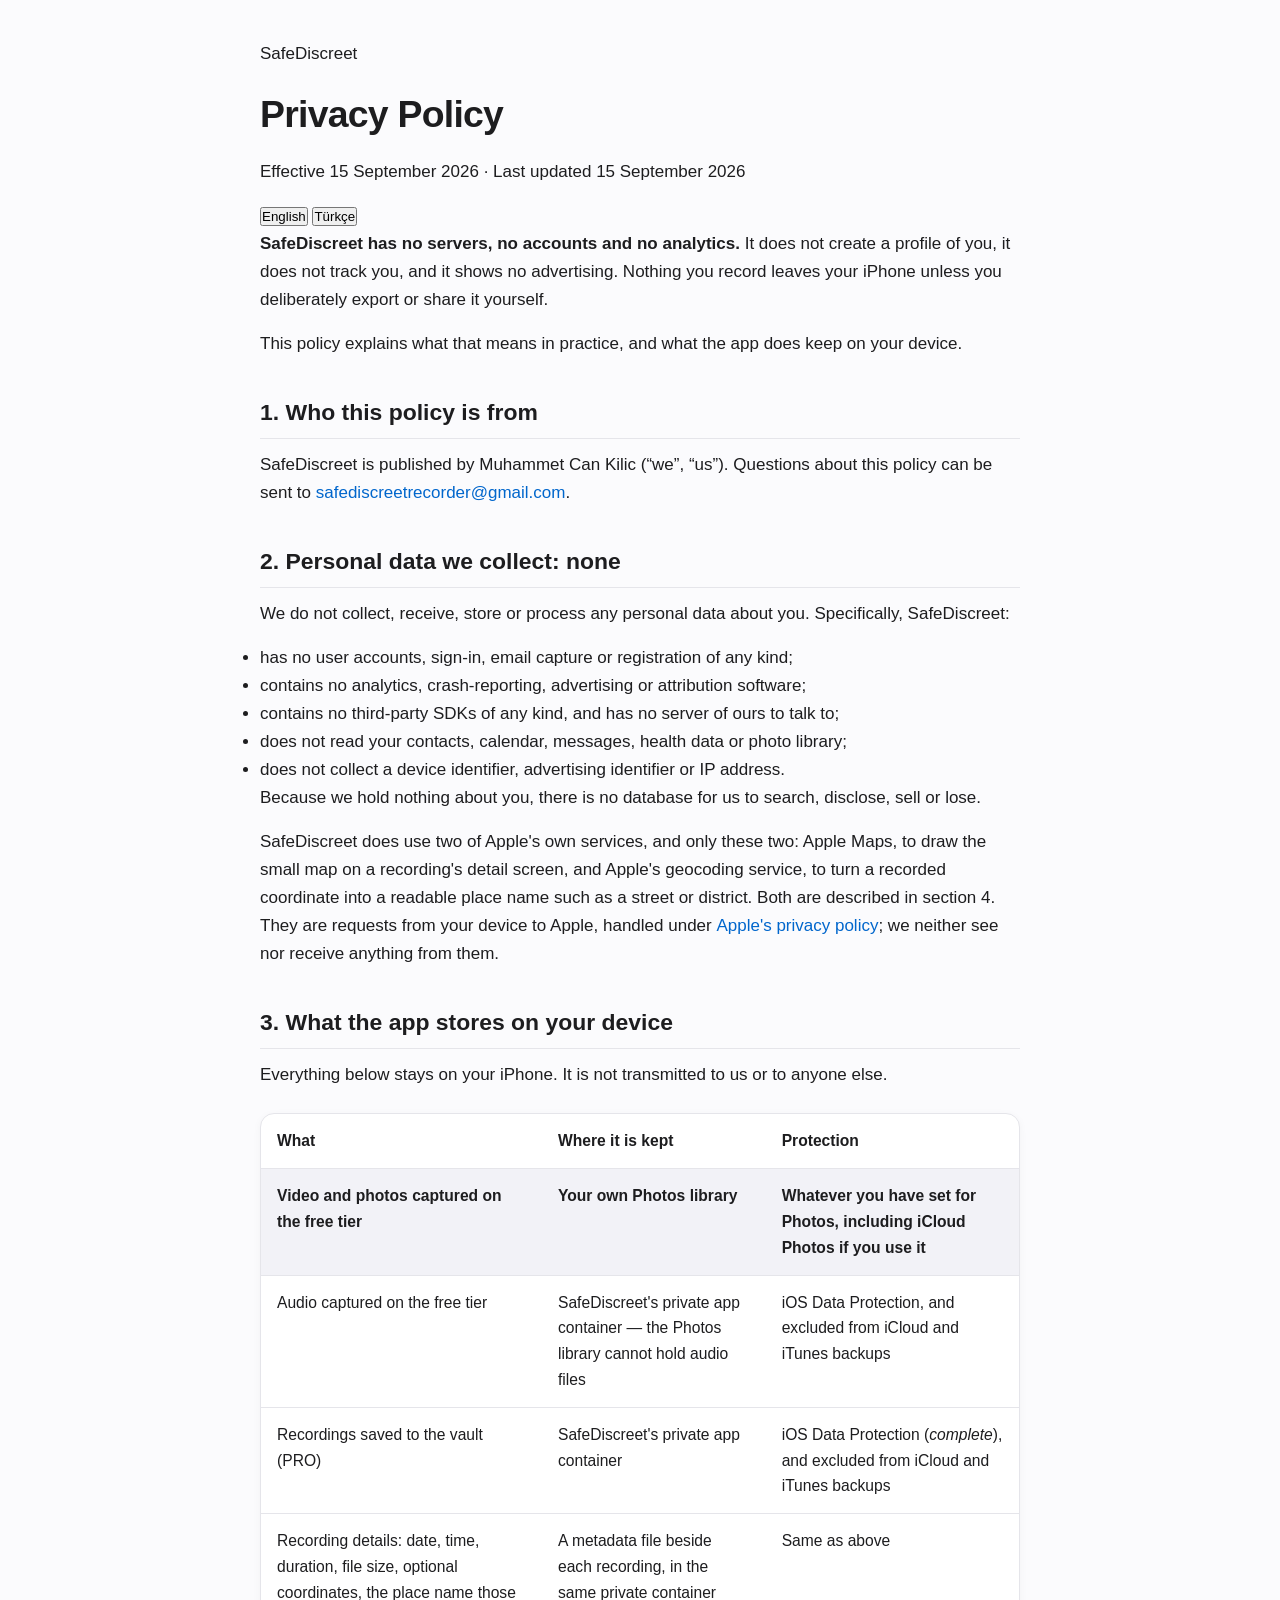
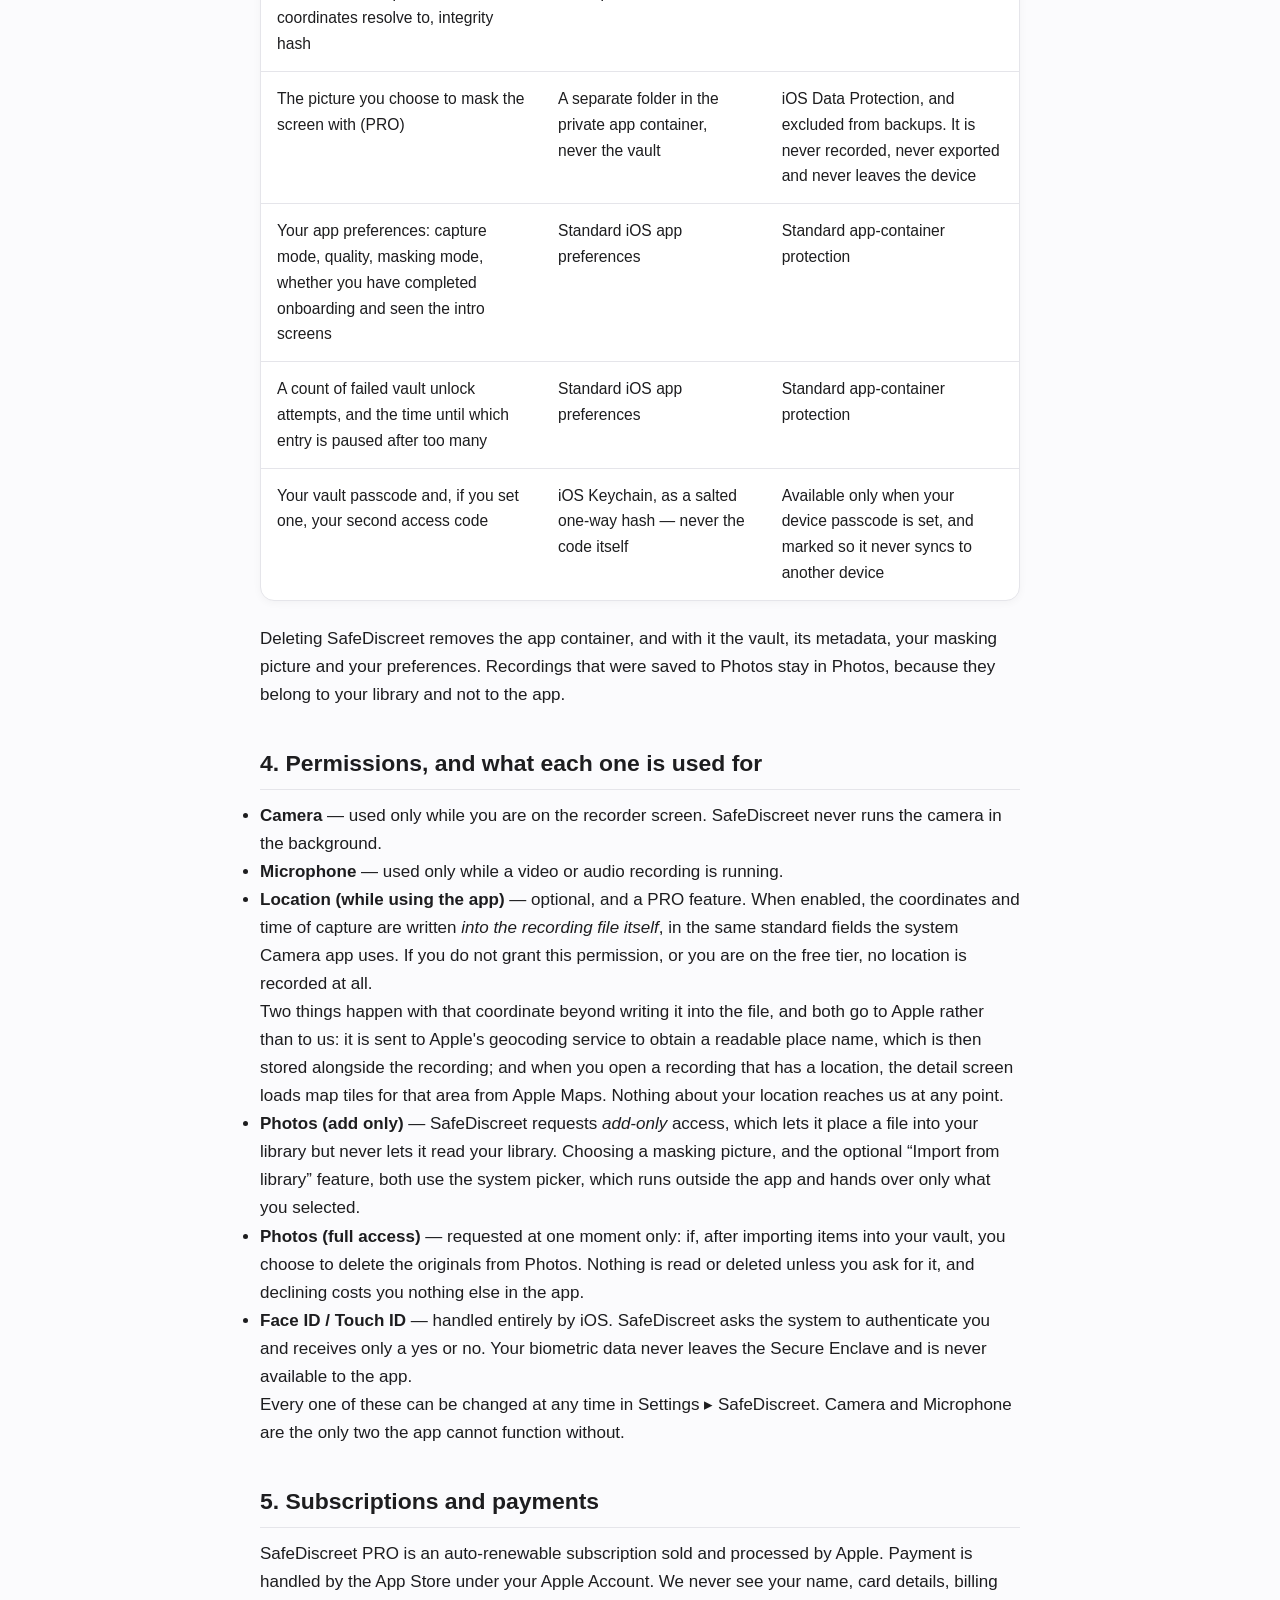
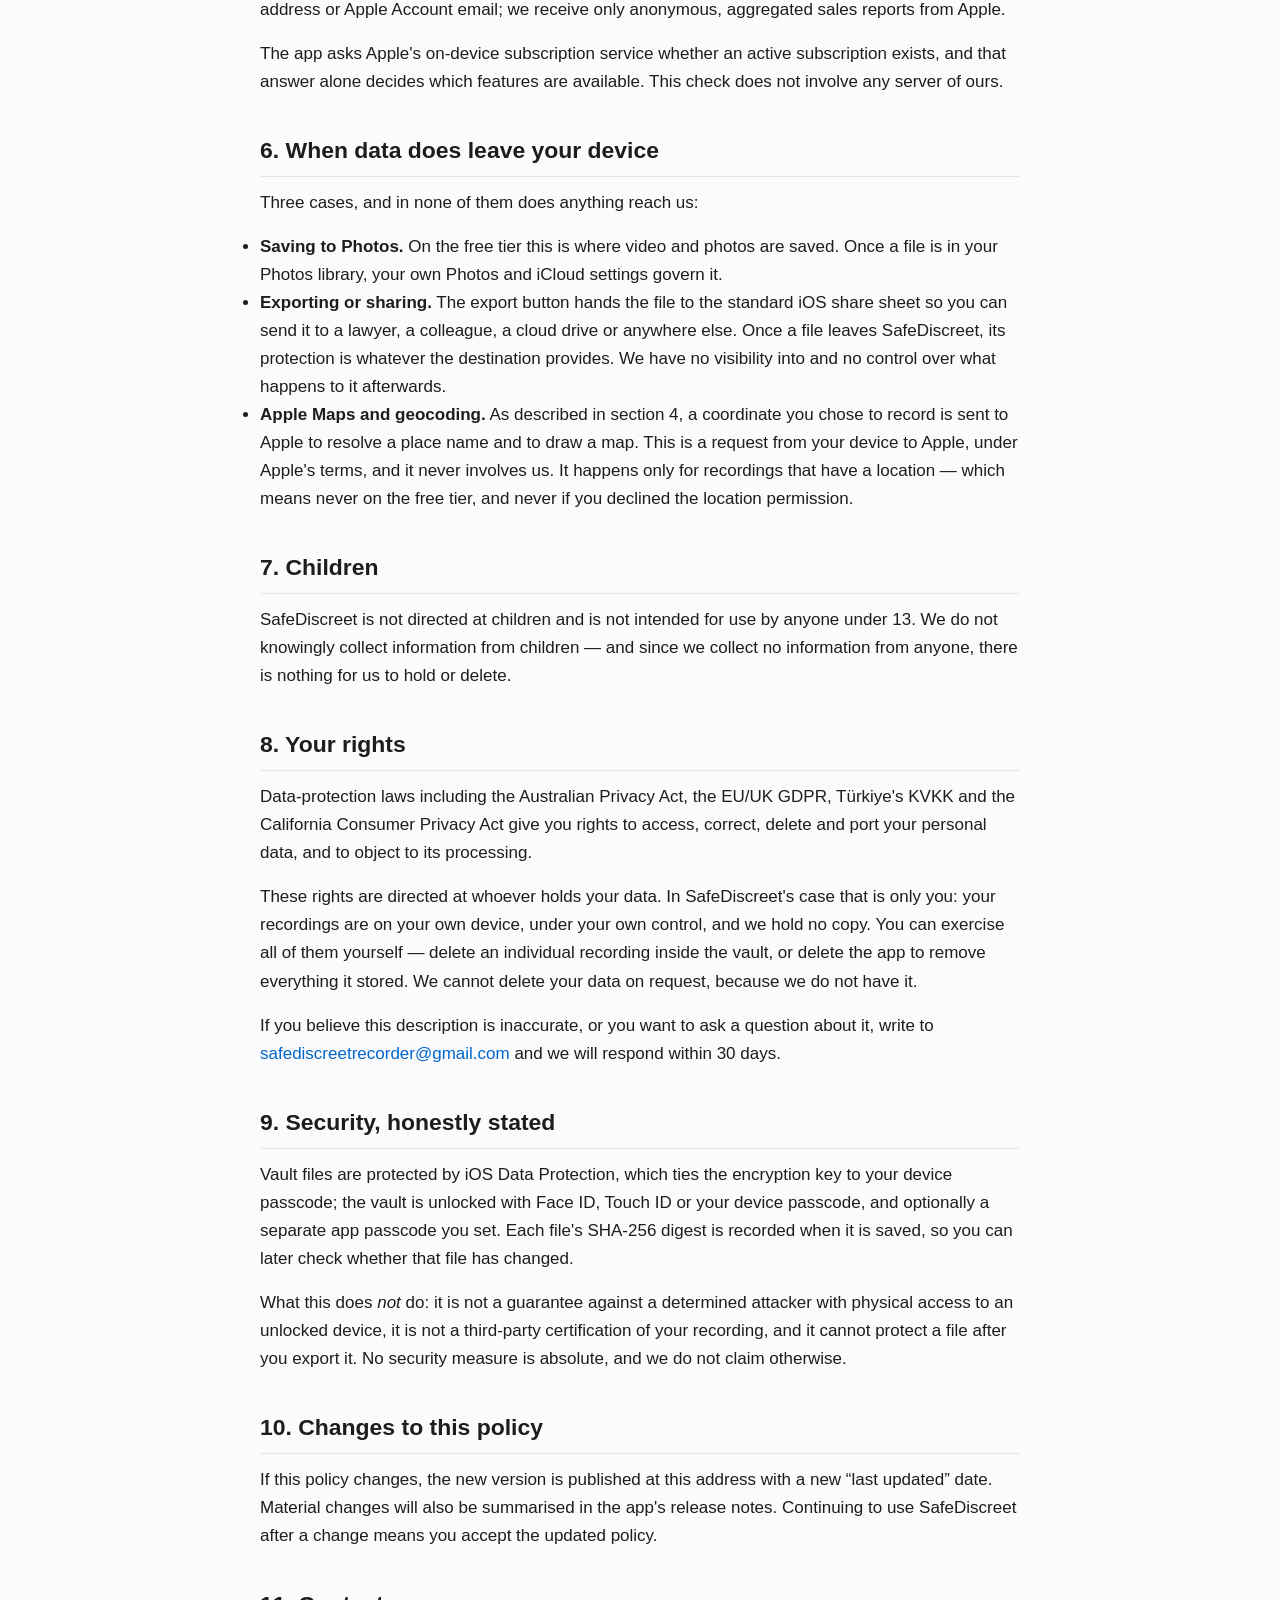
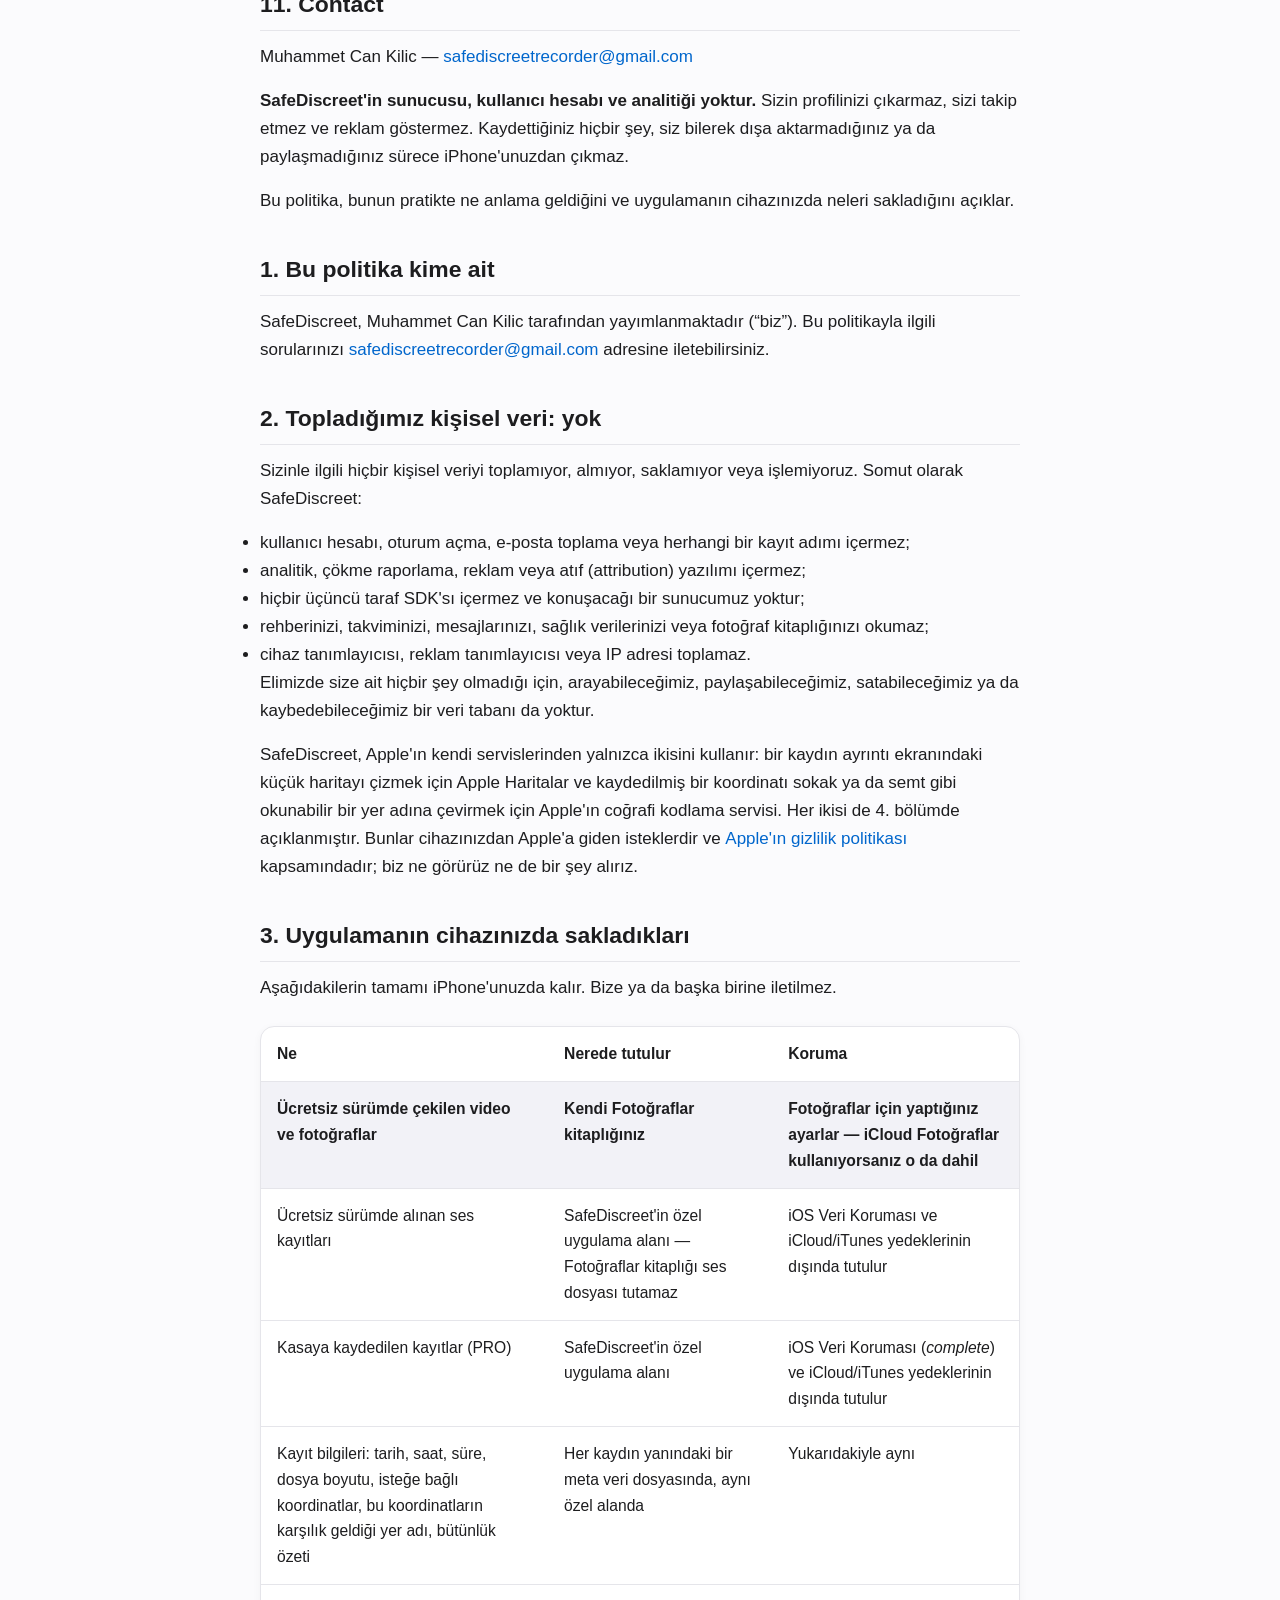
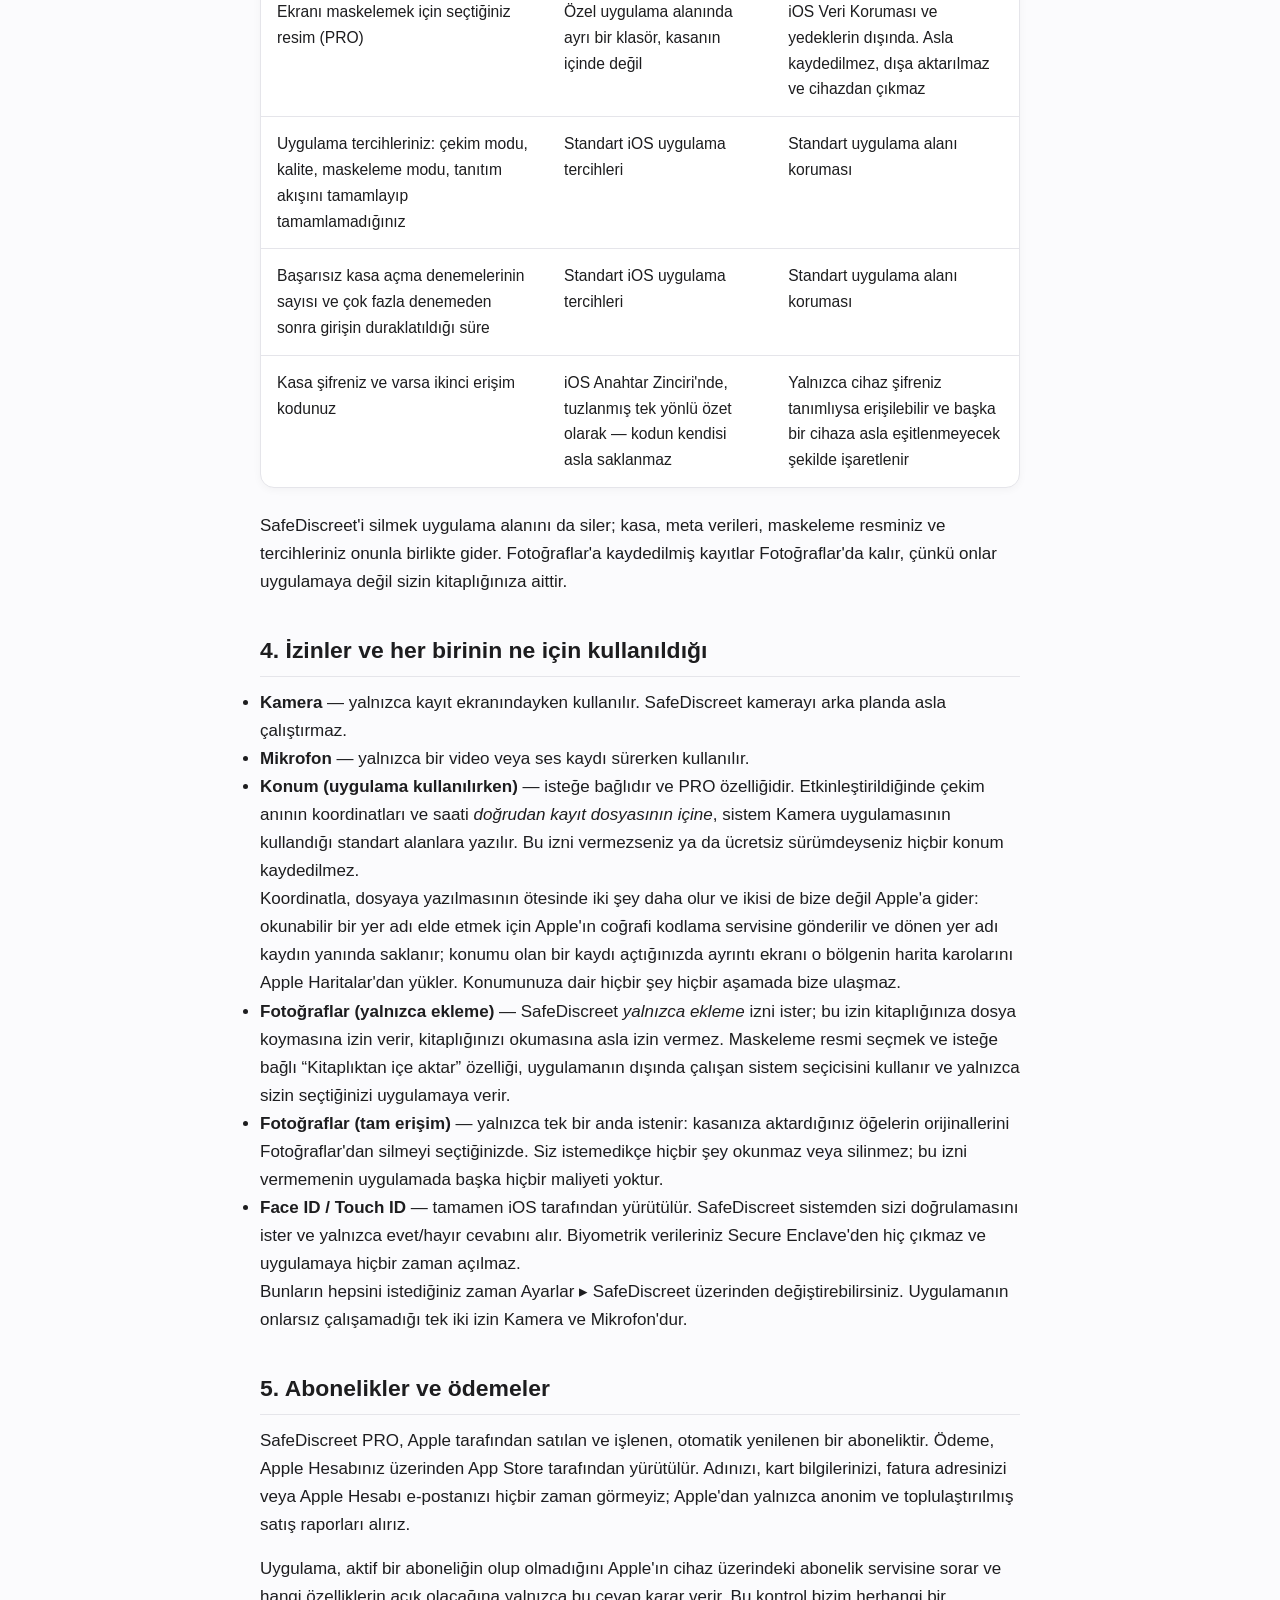
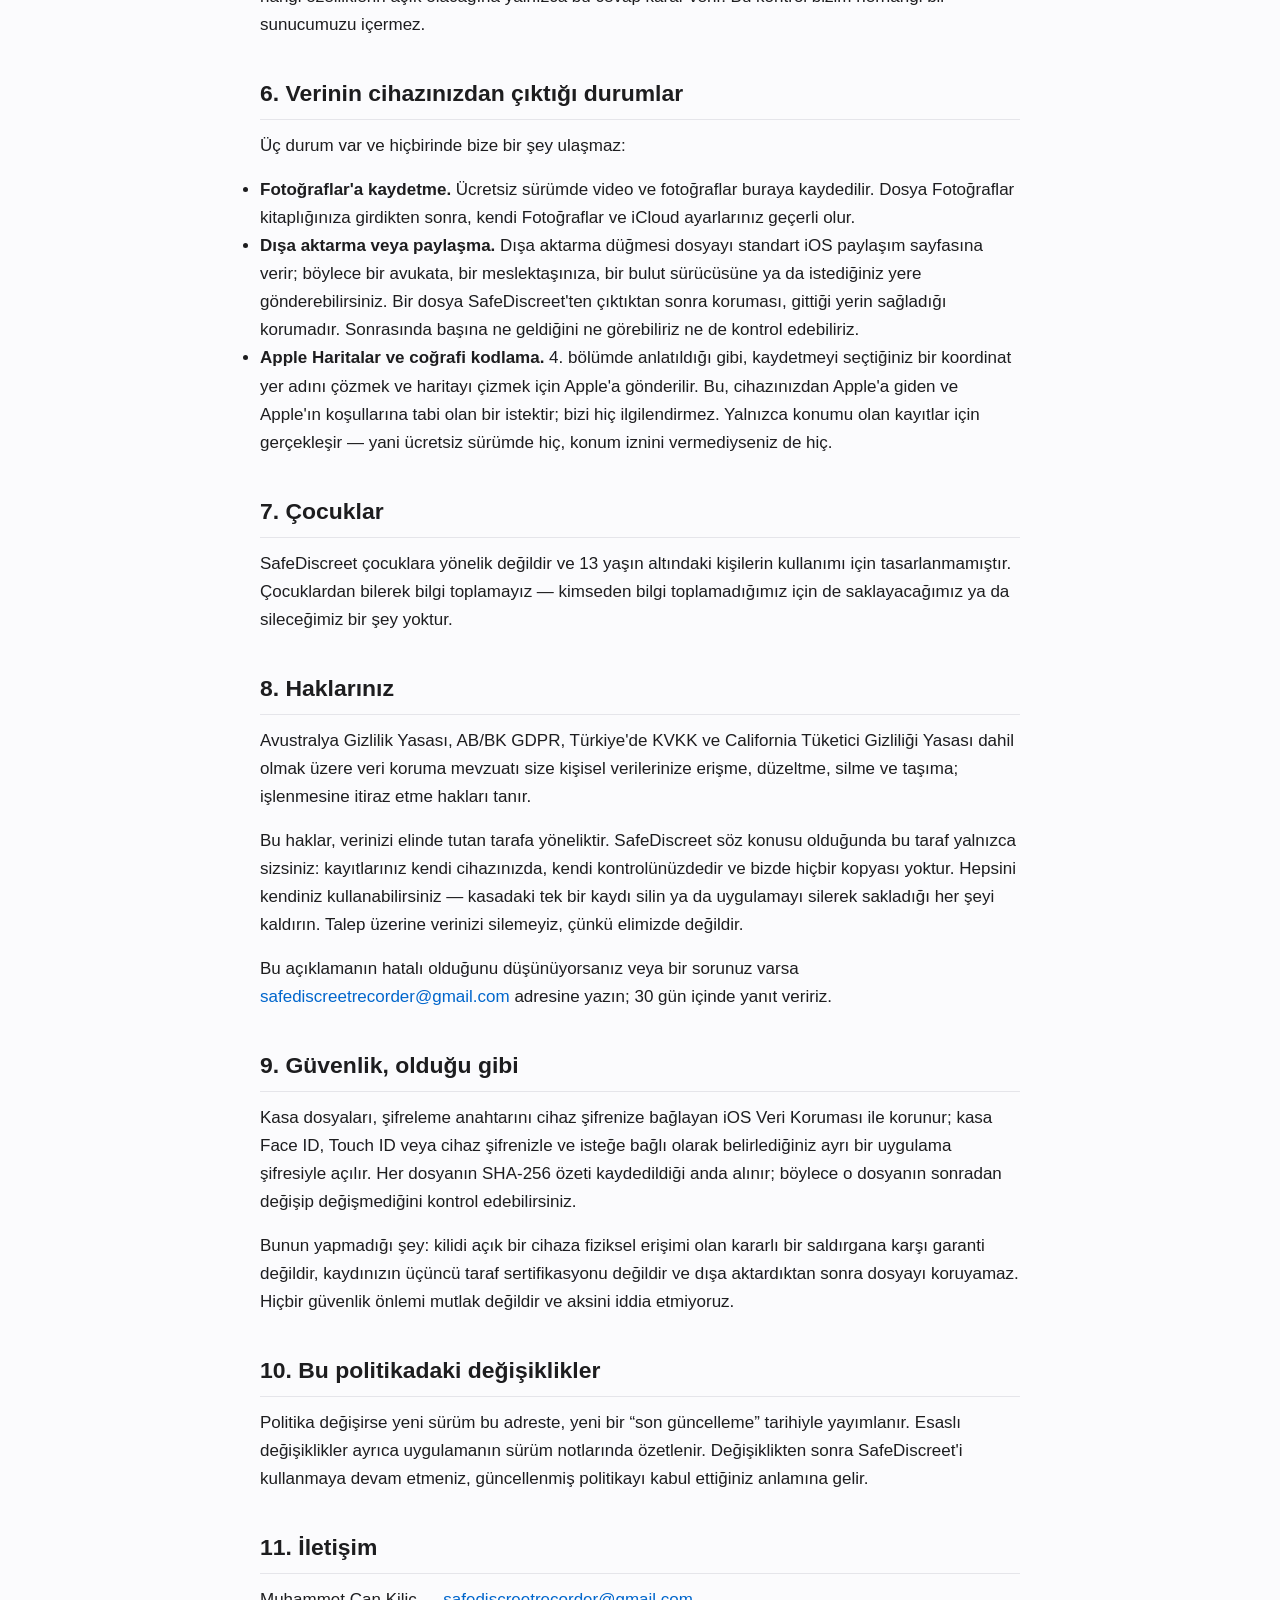
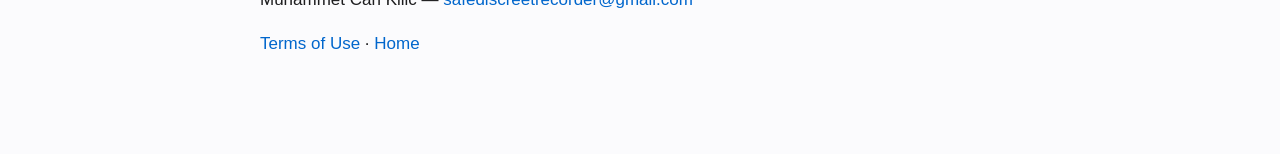
==== commit 9a4fc442: "Update privacy.html" ====
--- a/docs/privacy.html
+++ b/docs/privacy.html
@@ -1,329 +1,307 @@
-<!DOCTYPE html PUBLIC "-//W3C//DTD HTML 4.01//EN" "http://www.w3.org/TR/html4/strict.dtd">
-<html>
+<!doctype html>
+<html lang="en">
 <head>
-  <link rel="stylesheet" href="style.css">
-  <meta http-equiv="Content-Type" content="text/html; charset=utf-8">
-  <meta http-equiv="Content-Style-Type" content="text/css">
-  <title></title>
-  <meta name="Description" content="SafeDiscreet's privacy policy. SafeDiscreet has no servers and collects no personal data.">
-  <meta name="Generator" content="Cocoa HTML Writer">
-  <meta name="CocoaVersion" content="2685.6">
-  <style type="text/css">
-    p.p1 {margin: 0.0px 0.0px 12.0px 0.0px; font: 12.0px Times; -webkit-text-stroke: #000000}
-    p.p3 {margin: 0.0px 0.0px 0.0px 0.0px; font: 11.0px 'Helvetica Neue'; color: #000000; color: rgba(0, 0, 0, 0.85); -webkit-text-stroke: rgba(0, 0, 0, 0.85)}
-    p.p5 {margin: 0.0px 0.0px 0.0px 0.0px; font: 12.0px Times; -webkit-text-stroke: #000000}
-    p.p6 {margin: 0.0px 0.0px 0.0px 0.0px; text-align: center; font: 12.0px Times; -webkit-text-stroke: #000000}
-    p.p7 {margin: 0.0px 0.0px 12.0px 0.0px; font: 12.0px Times; color: #0000e9; -webkit-text-stroke: #0000e3}
-    li.li5 {margin: 0.0px 0.0px 0.0px 0.0px; font: 12.0px Times; -webkit-text-stroke: #000000}
-    span.s1 {font-kerning: none}
-    span.s2 {font-kerning: none; background-color: #a4a4a4}
-    span.s3 {font: 12.0px Times; font-kerning: none; -webkit-text-stroke: 0px #000000}
-    span.s4 {-webkit-text-stroke: 0px #000000}
-    span.s5 {text-decoration: underline ; font-kerning: none; color: #0000e3; -webkit-text-stroke: 0px #0000e3}
-    span.s6 {font: 12.0px 'Lucida Grande'; font-kerning: none}
-    span.s7 {text-decoration: underline ; font-kerning: none}
-    span.s8 {font-kerning: none; color: #0000e3; -webkit-text-stroke: 0px #000000}
-    span.s9 {text-decoration: underline ; font-kerning: none; color: #0000e9; -webkit-text-stroke: 0px #0000e3}
-    td.td1 {width: 316.8px; margin: 0.0px 0.5px 0.0px 0.0px; padding: 1.0px 1.0px 1.0px 1.0px}
-    td.td2 {width: 198.8px; margin: 0.0px 0.5px 0.0px 0.0px; padding: 1.0px 1.0px 1.0px 1.0px}
-    td.td3 {width: 237.4px; margin: 0.0px 0.5px 0.0px 0.0px; padding: 1.0px 1.0px 1.0px 1.0px}
-    td.td4 {width: 300.1px; margin: 0.0px 0.5px 0.0px 0.0px; padding: 1.0px 1.0px 1.0px 1.0px}
-    td.td5 {width: 211.2px; margin: 0.0px 0.5px 0.0px 0.0px; padding: 1.0px 1.0px 1.0px 1.0px}
-    td.td6 {width: 241.7px; margin: 0.0px 0.5px 0.0px 0.0px; padding: 1.0px 1.0px 1.0px 1.0px}
-    ul.ul1 {list-style-type: disc}
-  </style>
+<meta charset="utf-8">
+<meta name="viewport" content="width=device-width, initial-scale=1">
+<title>SafeDiscreet — Privacy Policy</title>
+<meta name="description" content="SafeDiscreet's privacy policy. SafeDiscreet has no servers and collects no personal data.">
+<link rel="stylesheet" href="style.css">
 </head>
 <body>
-<p class="p1"><span class="s1">SafeDiscreet</span></p>
-<h1 style="margin: 0.0px 0.0px 16.1px 0.0px; font: 24.0px Times; -webkit-text-stroke: #000000"><span class="s1"><b>Privacy Policy</b><b></b></span></h1>
-<p class="p1"><span class="s1">Effective 14 September 2026 · Last updated 14 September 2026</span></p>
-<p class="p3"><span class="s2">English</span><span class="s3"> </span><span class="s2">Türkçe</span></p>
-<p class="p1"><span class="s1"><b>SafeDiscreet has no servers, no accounts and no analytics.</b> It does not create a profile of you, it does not track you, and it shows no advertising. Nothing you record leaves your iPhone unless you deliberately export or share it yourself.</span></p>
-<p class="p1"><span class="s1">This policy explains what that means in practice, and what the app does keep on your device.</span></p>
-<h2 style="margin: 0.0px 0.0px 14.9px 0.0px; font: 18.0px Times; -webkit-text-stroke: #000000"><span class="s1"><b>1. Who this policy is from</b><b></b></span></h2>
-<p class="p1"><span class="s1">SafeDiscreet is published by Muhammet Can Kilic (“we”, “us”). Questions about this policy can be sent to safediscreetrecorder@gmail.com</span></p>
-<h2 style="margin: 0.0px 0.0px 14.9px 0.0px; font: 18.0px Times; -webkit-text-stroke: #000000"><span class="s1"><b>2. Personal data we collect: none</b><b></b></span></h2>
-<p class="p1"><span class="s1">We do not collect, receive, store or process any personal data about you. Specifically, SafeDiscreet:</span></p>
-<ul class="ul1">
-  <li class="li5"><span class="s4"></span><span class="s1">has no user accounts, sign-in, email capture or registration of any kind;</span></li>
-  <li class="li5"><span class="s4"></span><span class="s1">contains no analytics, crash-reporting, advertising or attribution software;</span></li>
-  <li class="li5"><span class="s4"></span><span class="s1">contains no third-party SDKs of any kind, and has no server of ours to talk to;</span></li>
-  <li class="li5"><span class="s4"></span><span class="s1">does not read your contacts, calendar, messages, health data or photo library;</span></li>
-  <li class="li5"><span class="s4"></span><span class="s1">does not collect a device identifier, advertising identifier or IP address.</span></li>
-</ul>
-<p class="p1"><span class="s1">Because we hold nothing about you, there is no database for us to search, disclose, sell or lose.</span></p>
-<p class="p1"><span class="s1">SafeDiscreet does use two of Apple's own services, and only these two: Apple Maps, to draw the small map on a recording's detail screen, and Apple's geocoding service, to turn a recorded coordinate into a readable place name such as a street or district. Both are described in section 4. They are requests from your device to Apple, handled under <a href="https://www.apple.com/legal/privacy/"><span class="s5">Apple's privacy policy</span></a>; we neither see nor receive anything from them.</span></p>
-<h2 style="margin: 0.0px 0.0px 14.9px 0.0px; font: 18.0px Times; -webkit-text-stroke: #000000"><span class="s1"><b>3. What the app stores on your device</b><b></b></span></h2>
-<p class="p1"><span class="s1">Everything below stays on your iPhone. It is not transmitted to us or to anyone else.</span></p>
-<table cellspacing="0" cellpadding="0">
-  <tbody>
-    <tr>
-      <td valign="middle" class="td1">
-        <p class="p6"><span class="s1"><b>What</b><b></b></span></p>
-      </td>
-      <td valign="middle" class="td2">
-        <p class="p6"><span class="s1"><b>Where it is kept</b><b></b></span></p>
-      </td>
-      <td valign="middle" class="td3">
-        <p class="p6"><span class="s1"><b>Protection</b><b></b></span></p>
-      </td>
-    </tr>
-    <tr>
-      <td valign="middle" class="td1">
-        <p class="p5"><span class="s1">Video and photos captured on the free tier</span></p>
-      </td>
-      <td valign="middle" class="td2">
-        <p class="p5"><span class="s1">Your own Photos library</span></p>
-      </td>
-      <td valign="middle" class="td3">
-        <p class="p5"><span class="s1">Whatever you have set for Photos, including iCloud Photos if you use it</span></p>
-      </td>
-    </tr>
-    <tr>
-      <td valign="middle" class="td1">
-        <p class="p5"><span class="s1">Audio captured on the free tier</span></p>
-      </td>
-      <td valign="middle" class="td2">
-        <p class="p5"><span class="s1">SafeDiscreet's private app container — the Photos library cannot hold audio files</span></p>
-      </td>
-      <td valign="middle" class="td3">
-        <p class="p5"><span class="s1">iOS Data Protection, and excluded from iCloud and iTunes backups</span></p>
-      </td>
-    </tr>
-    <tr>
-      <td valign="middle" class="td1">
-        <p class="p5"><span class="s1">Recordings saved to the vault (Premium)</span></p>
-      </td>
-      <td valign="middle" class="td2">
-        <p class="p5"><span class="s1">SafeDiscreet's private app container</span></p>
-      </td>
-      <td valign="middle" class="td3">
-        <p class="p5"><span class="s1">iOS Data Protection (<i>complete</i>), and excluded from iCloud and iTunes backups</span></p>
-      </td>
-    </tr>
-    <tr>
-      <td valign="middle" class="td1">
-        <p class="p5"><span class="s1">Recording details: date, time, duration, file size, optional coordinates, the place name those coordinates resolve to, integrity hash</span></p>
-      </td>
-      <td valign="middle" class="td2">
-        <p class="p5"><span class="s1">A metadata file beside each recording, in the same private container</span></p>
-      </td>
-      <td valign="middle" class="td3">
-        <p class="p5"><span class="s1">Same as above</span></p>
-      </td>
-    </tr>
-    <tr>
-      <td valign="middle" class="td1">
-        <p class="p5"><span class="s1">Your app preferences: capture mode, quality, whether you have completed onboarding and seen the intro screens</span></p>
-      </td>
-      <td valign="middle" class="td2">
-        <p class="p5"><span class="s1">Standard iOS app preferences</span></p>
-      </td>
-      <td valign="middle" class="td3">
-        <p class="p5"><span class="s1">Standard app-container protection</span></p>
-      </td>
-    </tr>
-    <tr>
-      <td valign="middle" class="td1">
-        <p class="p5"><span class="s1">A count of failed vault unlock attempts, and the time until which entry is paused after too many</span></p>
-      </td>
-      <td valign="middle" class="td2">
-        <p class="p5"><span class="s1">Standard iOS app preferences</span></p>
-      </td>
-      <td valign="middle" class="td3">
-        <p class="p5"><span class="s1">Standard app-container protection</span></p>
-      </td>
-    </tr>
-    <tr>
-      <td valign="middle" class="td1">
-        <p class="p5"><span class="s1">Your vault passcode and, if you set one, your second access code</span></p>
-      </td>
-      <td valign="middle" class="td2">
-        <p class="p5"><span class="s1">iOS Keychain, as a salted one-way hash — never the code itself</span></p>
-      </td>
-      <td valign="middle" class="td3">
-        <p class="p5"><span class="s1">Available only when your device passcode is set, and marked so it never syncs to another device</span></p>
-      </td>
-    </tr>
-  </tbody>
-</table>
-<p class="p1"><span class="s1">Deleting SafeDiscreet removes the app container, and with it the vault, its metadata and your preferences. Recordings that were saved to Photos stay in Photos, because they belong to your library and not to the app.</span></p>
-<h2 style="margin: 0.0px 0.0px 14.9px 0.0px; font: 18.0px Times; -webkit-text-stroke: #000000"><span class="s1"><b>4. Permissions, and what each one is used for</b><b></b></span></h2>
-<ul class="ul1">
-  <li class="li5"><span class="s4"><b></b></span><span class="s1"><b>Camera</b> — used only while you are recording or previewing on the recorder screen. SafeDiscreet never runs the camera in the background.</span></li>
-  <li class="li5"><span class="s4"><b></b></span><span class="s1"><b>Microphone</b> — used only while a video or audio recording is running.</span></li>
-  <li class="li5"><span class="s4"><b></b></span><span class="s1"><b>Location (while using the app)</b> — optional, and a Premium feature. When enabled, the coordinates and time of capture are written <i>into the recording file itself</i>, in the same standard fields the system Camera app uses. If you do not grant this permission, or you are on the free tier, no location is recorded at all. <br>
-Two things happen with that coordinate beyond writing it into the file, and both go to Apple rather than to us: it is sent to Apple's geocoding service to obtain a readable place name, which is then stored alongside the recording; and when you open a recording that has a location, the detail screen loads map tiles for that area from Apple Maps. Nothing about your location reaches us at any point.</span></li>
-  <li class="li5"><span class="s4"><b></b></span><span class="s1"><b>Photos (add only)</b> — SafeDiscreet requests <i>add-only</i> access, which lets it place a file into your library but never lets it read your library. If you use the optional “Import from library” feature, the items you pick are handed to the app by the system picker, which runs outside the app; SafeDiscreet still cannot browse anything you did not choose.</span></li>
-  <li class="li5"><span class="s4"><b></b></span><span class="s1"><b>Face ID / Touch ID</b> — handled entirely by iOS. SafeDiscreet asks the system to authenticate you and receives only a yes or no. Your biometric data never leaves the Secure Enclave and is never available to the app.</span></li>
-</ul>
-<p class="p1"><span class="s1">Every one of these can be changed at any time in Settings </span><span class="s6">▸</span><span class="s1"> SafeDiscreet. Camera and Microphone are the only two the app cannot function without.</span></p>
-<h2 style="margin: 0.0px 0.0px 14.9px 0.0px; font: 18.0px Times; -webkit-text-stroke: #000000"><span class="s1"><b>5. Subscriptions and payments</b><b></b></span></h2>
-<p class="p1"><span class="s1">SafeDiscreet Premium is an auto-renewable subscription sold and processed by Apple. Payment is handled by the App Store under your Apple Account. We never see your name, card details, billing address or Apple Account email; we receive only anonymous, aggregated sales reports from Apple.</span></p>
-<p class="p1"><span class="s1">The app asks Apple's on-device subscription service whether an active subscription exists, and that answer alone decides which features are available. This check does not involve any server of ours.</span></p>
-<h2 style="margin: 0.0px 0.0px 14.9px 0.0px; font: 18.0px Times; -webkit-text-stroke: #000000"><span class="s1"><b>6. When data does leave your device</b><b></b></span></h2>
-<p class="p1"><span class="s1">Three cases, and in none of them does anything reach us:</span></p>
-<ul class="ul1">
-  <li class="li5"><span class="s4"><b></b></span><span class="s1"><b>Saving to Photos.</b> On the free tier this is where video and photos are saved. Once a file is in your Photos library, your own Photos and iCloud settings govern it.</span></li>
-  <li class="li5"><span class="s4"><b></b></span><span class="s1"><b>Exporting or sharing.</b> The export button hands the file to the standard iOS share sheet so you can send it to a lawyer, a colleague, a cloud drive or anywhere else. Once a file leaves SafeDiscreet, its protection is whatever the destination provides. We have no visibility into and no control over what happens to it afterwards.</span></li>
-  <li class="li5"><span class="s4"><b></b></span><span class="s1"><b>Apple Maps and geocoding.</b> As described in section 4, a coordinate you chose to record is sent to Apple to resolve a place name and to draw a map. This is a request from your device to Apple, under Apple's terms, and it never involves us. It happens only for recordings that have a location — which means never on the free tier, and never if you declined the location permission.</span></li>
-</ul>
-<h2 style="margin: 0.0px 0.0px 14.9px 0.0px; font: 18.0px Times; -webkit-text-stroke: #000000"><span class="s1"><b>7. Children</b><b></b></span></h2>
-<p class="p1"><span class="s1">SafeDiscreet is not directed at children and is not intended for use by anyone under 13. We do not knowingly collect information from children — and since we collect no information from anyone, there is nothing for us to hold or delete.</span></p>
-<h2 style="margin: 0.0px 0.0px 14.9px 0.0px; font: 18.0px Times; -webkit-text-stroke: #000000"><span class="s1"><b>8. Your rights</b><b></b></span></h2>
-<p class="p1"><span class="s1">Data-protection laws including the EU/UK GDPR, Türkiye's KVKK and the California Consumer Privacy Act give you rights to access, correct, delete and port your personal data, and to object to its processing.</span></p>
-<p class="p1"><span class="s1">These rights are directed at whoever holds your data. In SafeDiscreet's case that is only you: your recordings are on your own device, under your own control, and we hold no copy. You can exercise all of them yourself — delete an individual recording inside the vault, or delete the app to remove everything it stored. We cannot delete your data on request, because we do not have it.</span></p>
-<p class="p1"><span class="s1">If you believe this description is inaccurate, or you want to ask a question about it, write to safediscreetrecorder@gmail.com and we will respond within 30 days.</span></p>
-<h2 style="margin: 0.0px 0.0px 14.9px 0.0px; font: 18.0px Times; -webkit-text-stroke: #000000"><span class="s1"><b>9. Security, honestly stated</b><b></b></span></h2>
-<p class="p1"><span class="s1">Vault files are protected by iOS Data Protection, which ties the encryption key to your device passcode; the vault is unlocked with Face ID, Touch ID or your device passcode, and optionally a separate app passcode you set. Each file's SHA-256 digest is recorded when it is saved, so you can later check whether that file has changed.</span></p>
-<p class="p1"><span class="s1">What this does <i>not</i> do: it is not a guarantee against a determined attacker with physical access to an unlocked device, it is not a third-party certification of your recording, and it cannot protect a file after you export it. No security measure is absolute, and we do not claim otherwise.</span></p>
-<h2 style="margin: 0.0px 0.0px 14.9px 0.0px; font: 18.0px Times; -webkit-text-stroke: #000000"><span class="s1"><b>10. Changes to this policy</b><b></b></span></h2>
-<p class="p1"><span class="s1">If this policy changes, the new version is published at this address with a new “last updated” date. Material changes will also be summarised in the app's release notes. Continuing to use SafeDiscreet after a change means you accept the updated policy.</span></p>
-<h2 style="margin: 0.0px 0.0px 14.9px 0.0px; font: 18.0px Times; -webkit-text-stroke: #000000"><span class="s1"><b>11. Contact</b><b></b></span></h2>
-<p class="p1"><span class="s1">safediscreetrecorder@gmail.com</span></p>
-<p class="p1"><span class="s1"><b>SafeDiscreet'ün sunucusu, kullanıcı hesabı ve analitiği yoktur.</b> Sizin profilinizi çıkarmaz, sizi takip etmez ve reklam göstermez. Kaydettiğiniz hiçbir şey, siz bilerek dışa aktarmadığınız ya da paylaşmadığınız sürece iPhone'unuzdan çıkmaz.</span></p>
-<p class="p1"><span class="s1">Bu politika, bunun pratikte ne anlama geldiğini ve uygulamanın cihazınızda neleri sakladığını açıklar.</span></p>
-<h2 style="margin: 0.0px 0.0px 14.9px 0.0px; font: 18.0px Times; -webkit-text-stroke: #000000"><span class="s1"><b>1. Bu politika kime ait</b><b></b></span></h2>
-<p class="p1"><span class="s1">SafeDiscreet, Muhammet Can Kılıç tarafından yayımlanmaktadır (“biz”). Bu politikayla ilgili sorularınızı safediscreetrecorder@gmail.com adresine iletebilirsiniz.</span></p>
-<h2 style="margin: 0.0px 0.0px 14.9px 0.0px; font: 18.0px Times; -webkit-text-stroke: #000000"><span class="s1"><b>2. Topladığımız kişisel veri: yok</b><b></b></span></h2>
-<p class="p1"><span class="s1">Sizinle ilgili hiçbir kişisel veriyi toplamıyor, almıyor, saklamıyor veya işlemiyoruz. Somut olarak SafeDiscreet:</span></p>
-<ul class="ul1">
-  <li class="li5"><span class="s4"></span><span class="s1">kullanıcı hesabı, oturum açma, e-posta toplama veya herhangi bir kayıt adımı içermez;</span></li>
-  <li class="li5"><span class="s4"></span><span class="s1">analitik, çökme raporlama, reklam veya atıf (attribution) yazılımı içermez;</span></li>
-  <li class="li5"><span class="s4"></span><span class="s1">hiçbir üçüncü taraf SDK'sı içermez ve konuşacağı bir sunucumuz yoktur;</span></li>
-  <li class="li5"><span class="s4"></span><span class="s1">rehberinizi, takviminizi, mesajlarınızı, sağlık verilerinizi veya fotoğraf kitaplığınızı okumaz;</span></li>
-  <li class="li5"><span class="s4"></span><span class="s1">cihaz tanımlayıcısı, reklam tanımlayıcısı veya IP adresi toplamaz.</span></li>
-</ul>
-<p class="p1"><span class="s1">Elimizde size ait hiçbir şey olmadığı için, arayabileceğimiz, paylaşabileceğimiz, satabileceğimiz ya da kaybedebileceğimiz bir veri tabanı da yoktur.</span></p>
-<p class="p1"><span class="s1">SafeDiscreet, Apple'ın kendi servislerinden yalnızca ikisini kullanır: bir kaydın ayrıntı ekranındaki küçük haritayı çizmek için Apple Haritalar ve kaydedilmiş bir koordinatı sokak ya da semt gibi okunabilir bir yer adına çevirmek için Apple'ın coğrafi kodlama servisi. Her ikisi de 4. bölümde açıklanmıştır. Bunlar cihazınızdan Apple'a giden isteklerdir ve <a href="https://www.apple.com/legal/privacy/"><span class="s5">Apple'ın gizlilik politikası</span></a> kapsamındadır; biz ne görürüz ne de bir şey alırız.</span></p>
-<h2 style="margin: 0.0px 0.0px 14.9px 0.0px; font: 18.0px Times; -webkit-text-stroke: #000000"><span class="s1"><b>3. Uygulamanın cihazınızda sakladıkları</b><b></b></span></h2>
-<p class="p1"><span class="s1">Aşağıdakilerin tamamı iPhone'unuzda kalır. Bize ya da başka birine iletilmez.</span></p>
-<table cellspacing="0" cellpadding="0">
-  <tbody>
-    <tr>
-      <td valign="middle" class="td4">
-        <p class="p6"><span class="s1"><b>Ne</b><b></b></span></p>
-      </td>
-      <td valign="middle" class="td5">
-        <p class="p6"><span class="s1"><b>Nerede tutulur</b><b></b></span></p>
-      </td>
-      <td valign="middle" class="td6">
-        <p class="p6"><span class="s1"><b>Koruma</b><b></b></span></p>
-      </td>
-    </tr>
-    <tr>
-      <td valign="middle" class="td4">
-        <p class="p5"><span class="s1">Ücretsiz sürümde çekilen video ve fotoğraflar</span></p>
-      </td>
-      <td valign="middle" class="td5">
-        <p class="p5"><span class="s1">Kendi Fotoğraflar kitaplığınız</span></p>
-      </td>
-      <td valign="middle" class="td6">
-        <p class="p5"><span class="s1">Fotoğraflar için yaptığınız ayarlar — iCloud Fotoğraflar kullanıyorsanız o da dahil</span></p>
-      </td>
-    </tr>
-    <tr>
-      <td valign="middle" class="td4">
-        <p class="p5"><span class="s1">Ücretsiz sürümde alınan ses kayıtları</span></p>
-      </td>
-      <td valign="middle" class="td5">
-        <p class="p5"><span class="s1">SafeDiscreet'ün özel uygulama alanı — Fotoğraflar kitaplığı ses dosyası tutamaz</span></p>
-      </td>
-      <td valign="middle" class="td6">
-        <p class="p5"><span class="s1">iOS Veri Koruması ve iCloud/iTunes yedeklerinin dışında tutulur</span></p>
-      </td>
-    </tr>
-    <tr>
-      <td valign="middle" class="td4">
-        <p class="p5"><span class="s1">Kasaya kaydedilen kayıtlar (Premium)</span></p>
-      </td>
-      <td valign="middle" class="td5">
-        <p class="p5"><span class="s1">SafeDiscreet'ün özel uygulama alanı</span></p>
-      </td>
-      <td valign="middle" class="td6">
-        <p class="p5"><span class="s1">iOS Veri Koruması (<i>complete</i>) ve iCloud/iTunes yedeklerinin dışında tutulur</span></p>
-      </td>
-    </tr>
-    <tr>
-      <td valign="middle" class="td4">
-        <p class="p5"><span class="s1">Kayıt bilgileri: tarih, saat, süre, dosya boyutu, isteğe bağlı koordinatlar, bu koordinatların karşılık geldiği yer adı, bütünlük özeti</span></p>
-      </td>
-      <td valign="middle" class="td5">
-        <p class="p5"><span class="s1">Her kaydın yanındaki bir meta veri dosyasında, aynı özel alanda</span></p>
-      </td>
-      <td valign="middle" class="td6">
-        <p class="p5"><span class="s1">Yukarıdakiyle aynı</span></p>
-      </td>
-    </tr>
-    <tr>
-      <td valign="middle" class="td4">
-        <p class="p5"><span class="s1">Uygulama tercihleriniz: çekim modu, kalite, tanıtım akışını tamamlayıp tamamlamadığınız</span></p>
-      </td>
-      <td valign="middle" class="td5">
-        <p class="p5"><span class="s1">Standart iOS uygulama tercihleri</span></p>
-      </td>
-      <td valign="middle" class="td6">
-        <p class="p5"><span class="s1">Standart uygulama alanı koruması</span></p>
-      </td>
-    </tr>
-    <tr>
-      <td valign="middle" class="td4">
-        <p class="p5"><span class="s1">Başarısız kasa açma denemelerinin sayısı ve çok fazla denemeden sonra girişin duraklatıldığı süre</span></p>
-      </td>
-      <td valign="middle" class="td5">
-        <p class="p5"><span class="s1">Standart iOS uygulama tercihleri</span></p>
-      </td>
-      <td valign="middle" class="td6">
-        <p class="p5"><span class="s1">Standart uygulama alanı koruması</span></p>
-      </td>
-    </tr>
-    <tr>
-      <td valign="middle" class="td4">
-        <p class="p5"><span class="s1">Kasa şifreniz ve varsa ikinci erişim kodunuz</span></p>
-      </td>
-      <td valign="middle" class="td5">
-        <p class="p5"><span class="s1">iOS Anahtar Zinciri'nde, tuzlanmış tek yönlü özet olarak — kodun kendisi asla saklanmaz</span></p>
-      </td>
-      <td valign="middle" class="td6">
-        <p class="p5"><span class="s1">Yalnızca cihaz şifreniz tanımlıysa erişilebilir ve başka bir cihaza asla eşitlenmeyecek şekilde işaretlenir</span></p>
-      </td>
-    </tr>
-  </tbody>
-</table>
-<p class="p1"><span class="s1">SafeDiscreet'ü silmek uygulama alanını da siler; kasa, meta verileri ve tercihleriniz onunla birlikte gider. Fotoğraflar'a kaydedilmiş kayıtlar Fotoğraflar'da kalır, çünkü onlar uygulamaya değil sizin kitaplığınıza aittir.</span></p>
-<h2 style="margin: 0.0px 0.0px 14.9px 0.0px; font: 18.0px Times; -webkit-text-stroke: #000000"><span class="s1"><b>4. İzinler ve her birinin ne için kullanıldığı</b><b></b></span></h2>
-<ul class="ul1">
-  <li class="li5"><span class="s4"><b></b></span><span class="s1"><b>Kamera</b> — yalnızca kayıt ekranındayken, kayıt alırken veya önizleme sırasında kullanılır. SafeDiscreet kamerayı arka planda asla çalıştırmaz.</span></li>
-  <li class="li5"><span class="s4"><b></b></span><span class="s1"><b>Mikrofon</b> — yalnızca bir video veya ses kaydı sürerken kullanılır.</span></li>
-  <li class="li5"><span class="s4"><b></b></span><span class="s1"><b>Konum (uygulama kullanılırken)</b> — isteğe bağlıdır ve Premium özelliğidir. Etkinleştirildiğinde çekim anının koordinatları ve saati <i>doğrudan kayıt dosyasının içine</i>, sistem Kamera uygulamasının kullandığı standart alanlara yazılır. Bu izni vermezseniz ya da ücretsiz sürümdeyseniz hiçbir konum kaydedilmez. <br>
-Koordinatla, dosyaya yazılmasının ötesinde iki şey daha olur ve ikisi de bize değil Apple'a gider: okunabilir bir yer adı elde etmek için Apple'ın coğrafi kodlama servisine gönderilir ve dönen yer adı kaydın yanında saklanır; konumu olan bir kaydı açtığınızda ayrıntı ekranı o bölgenin harita karolarını Apple Haritalar'dan yükler. Konumunuza dair hiçbir şey hiçbir aşamada bize ulaşmaz.</span></li>
-  <li class="li5"><span class="s4"><b></b></span><span class="s1"><b>Fotoğraflar (yalnızca ekleme)</b> — SafeDiscreet <i>yalnızca ekleme</i> izni ister; bu izin kitaplığınıza dosya koymasına izin verir, kitaplığınızı okumasına asla izin vermez. İsteğe bağlı “Kitaplıktan içe aktar” özelliğini kullanırsanız, seçtiğiniz öğeler uygulamanın dışında çalışan sistem seçicisi tarafından uygulamaya verilir; SafeDiscreet yine de sizin seçmediğiniz hiçbir şeye bakamaz.</span></li>
-  <li class="li5"><span class="s4"><b></b></span><span class="s1"><b>Face ID / Touch ID</b> — tamamen iOS tarafından yürütülür. SafeDiscreet sistemden sizi doğrulamasını ister ve yalnızca evet/hayır cevabını alır. Biyometrik verileriniz Secure Enclave'den hiç çıkmaz ve uygulamaya hiçbir zaman açılmaz.</span></li>
-</ul>
-<p class="p1"><span class="s1">Bunların hepsini istediğiniz zaman Ayarlar </span><span class="s6">▸</span><span class="s1"> SafeDiscreet üzerinden değiştirebilirsiniz. Uygulamanın onlarsız çalışamadığı tek iki izin Kamera ve Mikrofon'dur.</span></p>
-<h2 style="margin: 0.0px 0.0px 14.9px 0.0px; font: 18.0px Times; -webkit-text-stroke: #000000"><span class="s1"><b>5. Abonelikler ve ödemeler</b><b></b></span></h2>
-<p class="p1"><span class="s1">SafeDiscreet Premium, Apple tarafından satılan ve işlenen, otomatik yenilenen bir aboneliktir. Ödeme, Apple Hesabınız üzerinden App Store tarafından yürütülür. Adınızı, kart bilgilerinizi, fatura adresinizi veya Apple Hesabı e-postanızı hiçbir zaman görmeyiz; Apple'dan yalnızca anonim ve toplulaştırılmış satış raporları alırız.</span></p>
-<p class="p1"><span class="s1">Uygulama, aktif bir aboneliğin olup olmadığını Apple'ın cihaz üzerindeki abonelik servisine sorar ve hangi özelliklerin açık olacağına yalnızca bu cevap karar verir. Bu kontrol bizim herhangi bir sunucumuzu içermez.</span></p>
-<h2 style="margin: 0.0px 0.0px 14.9px 0.0px; font: 18.0px Times; -webkit-text-stroke: #000000"><span class="s1"><b>6. Verinin cihazınızdan çıktığı durumlar</b><b></b></span></h2>
-<p class="p1"><span class="s1">Üç durum var ve hiçbirinde bize bir şey ulaşmaz:</span></p>
-<ul class="ul1">
-  <li class="li5"><span class="s4"><b></b></span><span class="s1"><b>Fotoğraflar'a kaydetme.</b> Ücretsiz sürümde video ve fotoğraflar buraya kaydedilir. Dosya Fotoğraflar kitaplığınıza girdikten sonra, kendi Fotoğraflar ve iCloud ayarlarınız geçerli olur.</span></li>
-  <li class="li5"><span class="s4"><b></b></span><span class="s1"><b>Dışa aktarma veya paylaşma.</b> Dışa aktarma düğmesi dosyayı standart iOS paylaşım sayfasına verir; böylece bir avukata, bir meslektaşınıza, bir bulut sürücüsüne ya da istediğiniz yere gönderebilirsiniz. Bir dosya SafeDiscreet'ten çıktıktan sonra koruması, gittiği yerin sağladığı korumadır. Sonrasında başına ne geldiğini ne görebiliriz ne de kontrol edebiliriz.</span></li>
-  <li class="li5"><span class="s4"><b></b></span><span class="s1"><b>Apple Haritalar ve coğrafi kodlama.</b> 4. bölümde anlatıldığı gibi, kaydetmeyi seçtiğiniz bir koordinat yer adını çözmek ve haritayı çizmek için Apple'a gönderilir. Bu, cihazınızdan Apple'a giden ve Apple'ın koşullarına tabi olan bir istektir; bizi hiç ilgilendirmez. Yalnızca konumu olan kayıtlar için gerçekleşir — yani ücretsiz sürümde hiç, konum iznini vermediyseniz de hiç.</span></li>
-</ul>
-<h2 style="margin: 0.0px 0.0px 14.9px 0.0px; font: 18.0px Times; -webkit-text-stroke: #000000"><span class="s1"><b>7. Çocuklar</b><b></b></span></h2>
-<p class="p1"><span class="s1">SafeDiscreet çocuklara yönelik değildir ve 13 yaşın altındaki kişilerin kullanımı için tasarlanmamıştır. Çocuklardan bilerek bilgi toplamayız — kimseden bilgi toplamadığımız için de saklayacağımız ya da sileceğimiz bir şey yoktur.</span></p>
-<h2 style="margin: 0.0px 0.0px 14.9px 0.0px; font: 18.0px Times; -webkit-text-stroke: #000000"><span class="s1"><b>8. Haklarınız</b><b></b></span></h2>
-<p class="p1"><span class="s1">AB/BK GDPR, Türkiye'de KVKK ve California Tüketici Gizliliği Yasası dahil olmak üzere veri koruma mevzuatı size kişisel verilerinize erişme, düzeltme, silme ve taşıma; işlenmesine itiraz etme hakları tanır.</span></p>
-<p class="p1"><span class="s1">Bu haklar, verinizi elinde tutan tarafa yöneliktir. SafeDiscreet söz konusu olduğunda bu taraf yalnızca sizsiniz: kayıtlarınız kendi cihazınızda, kendi kontrolünüzdedir ve bizde hiçbir kopyası yoktur. Hepsini kendiniz kullanabilirsiniz — kasadaki tek bir kaydı silin ya da uygulamayı silerek sakladığı her şeyi kaldırın. Talep üzerine verinizi silemeyiz, çünkü elimizde değildir.</span></p>
-<p class="p1"><span class="s1">Bu açıklamanın hatalı olduğunu düşünüyorsanız veya bir sorunuz varsa safediscreetrecorder@gmail.com adresine yazın; 30 gün içinde yanıt veririz.</span></p>
-<h2 style="margin: 0.0px 0.0px 14.9px 0.0px; font: 18.0px Times; -webkit-text-stroke: #000000"><span class="s1"><b>9. Güvenlik, olduğu gibi</b><b></b></span></h2>
-<p class="p1"><span class="s1">Kasa dosyaları, şifreleme anahtarını cihaz şifrenize bağlayan iOS Veri Koruması ile korunur; kasa Face ID, Touch ID veya cihaz şifrenizle ve isteğe bağlı olarak belirlediğiniz ayrı bir uygulama şifresiyle açılır. Her dosyanın SHA-256 özeti kaydedildiği anda alınır; böylece o dosyanın sonradan değişip değişmediğini kontrol edebilirsiniz.</span></p>
-<p class="p1"><span class="s1">Bunun yapmadığı şey: kilidi açık bir cihaza fiziksel erişimi olan kararlı bir saldırgana karşı garanti değildir, kaydınızın üçüncü taraf sertifikasyonu değildir ve dışa aktardıktan sonra dosyayı koruyamaz. Hiçbir güvenlik önlemi mutlak değildir ve aksini iddia etmiyoruz.</span></p>
-<h2 style="margin: 0.0px 0.0px 14.9px 0.0px; font: 18.0px Times; -webkit-text-stroke: #000000"><span class="s1"><b>10. Bu politikadaki değişiklikler</b><b></b></span></h2>
-<p class="p1"><span class="s1">Politika değişirse yeni sürüm bu adreste, yeni bir “son güncelleme” tarihiyle yayımlanır. Esaslı değişiklikler ayrıca uygulamanın sürüm notlarında özetlenir. Değişiklikten sonra SafeDiscreet'ü kullanmaya devam etmeniz, güncellenmiş politikayı kabul ettiğiniz anlamına gelir.</span></p>
-<h2 style="margin: 0.0px 0.0px 14.9px 0.0px; font: 18.0px Times; -webkit-text-stroke: #000000"><span class="s1"><b>11. İletişim</b><b></b></span></h2>
-<p class="p1"><span class="s1">safediscreetrecorder@gmail.com</span></p>
-<p class="p7"><span class="s7"><a href="file:///Users/cankilic/Desktop/SafeVault/docs/terms.html">Terms of Use</a></span><span class="s8"> · <a href="file:///Users/cankilic/Desktop/SafeVault/docs/index.html"><span class="s9">Home</span></a></span></p>
+
+<header class="masthead">
+  <p class="wordmark">SafeDiscreet</p>
+  <h1 data-doc-title>Privacy Policy</h1>
+  <p class="dates" data-dates>Effective 15 September 2026 · Last updated 15 September 2026</p>
+  <nav class="langbar">
+    <button type="button" data-set-lang="en" aria-pressed="true">English</button>
+    <button type="button" data-set-lang="tr" aria-pressed="false">Türkçe</button>
+  </nav>
+</header>
+
+<main>
+
+<!-- ══════════════════════════ ENGLISH ══════════════════════════ -->
+<section data-lang="en" class="is-active">
+
+  <div class="lede">
+    <p><strong>SafeDiscreet has no servers, no accounts and no analytics.</strong> It does not create a profile of you, it does not track you, and it shows no advertising. Nothing you record leaves your iPhone unless you deliberately export or share it yourself.</p>
+    <p>This policy explains what that means in practice, and what the app does keep on your device.</p>
+  </div>
+
+  <h2>1. Who this policy is from</h2>
+  <p>SafeDiscreet is published by Muhammet Can Kilic (“we”, “us”). Questions about this policy can be sent to <a href="mailto:safediscreetrecorder@gmail.com">safediscreetrecorder@gmail.com</a>.</p>
+
+  <h2>2. Personal data we collect: none</h2>
+  <p>We do not collect, receive, store or process any personal data about you. Specifically, SafeDiscreet:</p>
+  <ul>
+    <li>has no user accounts, sign-in, email capture or registration of any kind;</li>
+    <li>contains no analytics, crash-reporting, advertising or attribution software;</li>
+    <li>contains no third-party SDKs of any kind, and has no server of ours to talk to;</li>
+    <li>does not read your contacts, calendar, messages, health data or photo library;</li>
+    <li>does not collect a device identifier, advertising identifier or IP address.</li>
+  </ul>
+  <p>Because we hold nothing about you, there is no database for us to search, disclose, sell or lose.</p>
+  <p>SafeDiscreet does use two of Apple's own services, and only these two: Apple Maps, to draw the small map on a recording's detail screen, and Apple's geocoding service, to turn a recorded coordinate into a readable place name such as a street or district. Both are described in section 4. They are requests from your device to Apple, handled under <a href="https://www.apple.com/legal/privacy/">Apple's privacy policy</a>; we neither see nor receive anything from them.</p>
+
+  <h2>3. What the app stores on your device</h2>
+  <p>Everything below stays on your iPhone. It is not transmitted to us or to anyone else.</p>
+  <div class="scroller">
+  <table>
+    <thead><tr><th>What</th><th>Where it is kept</th><th>Protection</th></tr></thead>
+    <tbody>
+      <tr>
+        <td>Video and photos captured on the free tier</td>
+        <td>Your own Photos library</td>
+        <td>Whatever you have set for Photos, including iCloud Photos if you use it</td>
+      </tr>
+      <tr>
+        <td>Audio captured on the free tier</td>
+        <td>SafeDiscreet's private app container — the Photos library cannot hold audio files</td>
+        <td>iOS Data Protection, and excluded from iCloud and iTunes backups</td>
+      </tr>
+      <tr>
+        <td>Recordings saved to the vault (PRO)</td>
+        <td>SafeDiscreet's private app container</td>
+        <td>iOS Data Protection (<em>complete</em>), and excluded from iCloud and iTunes backups</td>
+      </tr>
+      <tr>
+        <td>Recording details: date, time, duration, file size, optional coordinates, the place name those coordinates resolve to, integrity hash</td>
+        <td>A metadata file beside each recording, in the same private container</td>
+        <td>Same as above</td>
+      </tr>
+      <tr>
+        <td>The picture you choose to mask the screen with (PRO)</td>
+        <td>A separate folder in the private app container, never the vault</td>
+        <td>iOS Data Protection, and excluded from backups. It is never recorded, never exported and never leaves the device</td>
+      </tr>
+      <tr>
+        <td>Your app preferences: capture mode, quality, masking mode, whether you have completed onboarding and seen the intro screens</td>
+        <td>Standard iOS app preferences</td>
+        <td>Standard app-container protection</td>
+      </tr>
+      <tr>
+        <td>A count of failed vault unlock attempts, and the time until which entry is paused after too many</td>
+        <td>Standard iOS app preferences</td>
+        <td>Standard app-container protection</td>
+      </tr>
+      <tr>
+        <td>Your vault passcode and, if you set one, your second access code</td>
+        <td>iOS Keychain, as a salted one-way hash — never the code itself</td>
+        <td>Available only when your device passcode is set, and marked so it never syncs to another device</td>
+      </tr>
+    </tbody>
+  </table>
+  </div>
+  <p>Deleting SafeDiscreet removes the app container, and with it the vault, its metadata, your masking picture and your preferences. Recordings that were saved to Photos stay in Photos, because they belong to your library and not to the app.</p>
+
+  <h2>4. Permissions, and what each one is used for</h2>
+  <ul>
+    <li><strong>Camera</strong> — used only while you are on the recorder screen. SafeDiscreet never runs the camera in the background.</li>
+    <li><strong>Microphone</strong> — used only while a video or audio recording is running.</li>
+    <li><strong>Location (while using the app)</strong> — optional, and a PRO feature. When enabled, the coordinates and time of capture are written <em>into the recording file itself</em>, in the same standard fields the system Camera app uses. If you do not grant this permission, or you are on the free tier, no location is recorded at all.
+      <br>Two things happen with that coordinate beyond writing it into the file, and both go to Apple rather than to us: it is sent to Apple's geocoding service to obtain a readable place name, which is then stored alongside the recording; and when you open a recording that has a location, the detail screen loads map tiles for that area from Apple Maps. Nothing about your location reaches us at any point.</li>
+    <li><strong>Photos (add only)</strong> — SafeDiscreet requests <em>add-only</em> access, which lets it place a file into your library but never lets it read your library. Choosing a masking picture, and the optional “Import from library” feature, both use the system picker, which runs outside the app and hands over only what you selected.</li>
+    <li><strong>Photos (full access)</strong> — requested at one moment only: if, after importing items into your vault, you choose to delete the originals from Photos. Nothing is read or deleted unless you ask for it, and declining costs you nothing else in the app.</li>
+    <li><strong>Face ID / Touch ID</strong> — handled entirely by iOS. SafeDiscreet asks the system to authenticate you and receives only a yes or no. Your biometric data never leaves the Secure Enclave and is never available to the app.</li>
+  </ul>
+  <p>Every one of these can be changed at any time in Settings ▸ SafeDiscreet. Camera and Microphone are the only two the app cannot function without.</p>
+
+  <h2>5. Subscriptions and payments</h2>
+  <p>SafeDiscreet PRO is an auto-renewable subscription sold and processed by Apple. Payment is handled by the App Store under your Apple Account. We never see your name, card details, billing address or Apple Account email; we receive only anonymous, aggregated sales reports from Apple.</p>
+  <p>The app asks Apple's on-device subscription service whether an active subscription exists, and that answer alone decides which features are available. This check does not involve any server of ours.</p>
+
+  <h2>6. When data does leave your device</h2>
+  <p>Three cases, and in none of them does anything reach us:</p>
+  <ul>
+    <li><strong>Saving to Photos.</strong> On the free tier this is where video and photos are saved. Once a file is in your Photos library, your own Photos and iCloud settings govern it.</li>
+    <li><strong>Exporting or sharing.</strong> The export button hands the file to the standard iOS share sheet so you can send it to a lawyer, a colleague, a cloud drive or anywhere else. Once a file leaves SafeDiscreet, its protection is whatever the destination provides. We have no visibility into and no control over what happens to it afterwards.</li>
+    <li><strong>Apple Maps and geocoding.</strong> As described in section 4, a coordinate you chose to record is sent to Apple to resolve a place name and to draw a map. This is a request from your device to Apple, under Apple's terms, and it never involves us. It happens only for recordings that have a location — which means never on the free tier, and never if you declined the location permission.</li>
+  </ul>
+
+  <h2>7. Children</h2>
+  <p>SafeDiscreet is not directed at children and is not intended for use by anyone under 13. We do not knowingly collect information from children — and since we collect no information from anyone, there is nothing for us to hold or delete.</p>
+
+  <h2>8. Your rights</h2>
+  <p>Data-protection laws including the Australian Privacy Act, the EU/UK GDPR, Türkiye's KVKK and the California Consumer Privacy Act give you rights to access, correct, delete and port your personal data, and to object to its processing.</p>
+  <p>These rights are directed at whoever holds your data. In SafeDiscreet's case that is only you: your recordings are on your own device, under your own control, and we hold no copy. You can exercise all of them yourself — delete an individual recording inside the vault, or delete the app to remove everything it stored. We cannot delete your data on request, because we do not have it.</p>
+  <p>If you believe this description is inaccurate, or you want to ask a question about it, write to <a href="mailto:safediscreetrecorder@gmail.com">safediscreetrecorder@gmail.com</a> and we will respond within 30 days.</p>
+
+  <h2>9. Security, honestly stated</h2>
+  <p>Vault files are protected by iOS Data Protection, which ties the encryption key to your device passcode; the vault is unlocked with Face ID, Touch ID or your device passcode, and optionally a separate app passcode you set. Each file's SHA-256 digest is recorded when it is saved, so you can later check whether that file has changed.</p>
+  <div class="callout">
+    <p>What this does <em>not</em> do: it is not a guarantee against a determined attacker with physical access to an unlocked device, it is not a third-party certification of your recording, and it cannot protect a file after you export it. No security measure is absolute, and we do not claim otherwise.</p>
+  </div>
+
+  <h2>10. Changes to this policy</h2>
+  <p>If this policy changes, the new version is published at this address with a new “last updated” date. Material changes will also be summarised in the app's release notes. Continuing to use SafeDiscreet after a change means you accept the updated policy.</p>
+
+  <h2>11. Contact</h2>
+  <p>Muhammet Can Kilic — <a href="mailto:safediscreetrecorder@gmail.com">safediscreetrecorder@gmail.com</a></p>
+
+</section>
+
+<!-- ══════════════════════════ TÜRKÇE ══════════════════════════ -->
+<section data-lang="tr">
+
+  <div class="lede">
+    <p><strong>SafeDiscreet'in sunucusu, kullanıcı hesabı ve analitiği yoktur.</strong> Sizin profilinizi çıkarmaz, sizi takip etmez ve reklam göstermez. Kaydettiğiniz hiçbir şey, siz bilerek dışa aktarmadığınız ya da paylaşmadığınız sürece iPhone'unuzdan çıkmaz.</p>
+    <p>Bu politika, bunun pratikte ne anlama geldiğini ve uygulamanın cihazınızda neleri sakladığını açıklar.</p>
+  </div>
+
+  <h2>1. Bu politika kime ait</h2>
+  <p>SafeDiscreet, Muhammet Can Kilic tarafından yayımlanmaktadır (“biz”). Bu politikayla ilgili sorularınızı <a href="mailto:safediscreetrecorder@gmail.com">safediscreetrecorder@gmail.com</a> adresine iletebilirsiniz.</p>
+
+  <h2>2. Topladığımız kişisel veri: yok</h2>
+  <p>Sizinle ilgili hiçbir kişisel veriyi toplamıyor, almıyor, saklamıyor veya işlemiyoruz. Somut olarak SafeDiscreet:</p>
+  <ul>
+    <li>kullanıcı hesabı, oturum açma, e-posta toplama veya herhangi bir kayıt adımı içermez;</li>
+    <li>analitik, çökme raporlama, reklam veya atıf (attribution) yazılımı içermez;</li>
+    <li>hiçbir üçüncü taraf SDK'sı içermez ve konuşacağı bir sunucumuz yoktur;</li>
+    <li>rehberinizi, takviminizi, mesajlarınızı, sağlık verilerinizi veya fotoğraf kitaplığınızı okumaz;</li>
+    <li>cihaz tanımlayıcısı, reklam tanımlayıcısı veya IP adresi toplamaz.</li>
+  </ul>
+  <p>Elimizde size ait hiçbir şey olmadığı için, arayabileceğimiz, paylaşabileceğimiz, satabileceğimiz ya da kaybedebileceğimiz bir veri tabanı da yoktur.</p>
+  <p>SafeDiscreet, Apple'ın kendi servislerinden yalnızca ikisini kullanır: bir kaydın ayrıntı ekranındaki küçük haritayı çizmek için Apple Haritalar ve kaydedilmiş bir koordinatı sokak ya da semt gibi okunabilir bir yer adına çevirmek için Apple'ın coğrafi kodlama servisi. Her ikisi de 4. bölümde açıklanmıştır. Bunlar cihazınızdan Apple'a giden isteklerdir ve <a href="https://www.apple.com/legal/privacy/">Apple'ın gizlilik politikası</a> kapsamındadır; biz ne görürüz ne de bir şey alırız.</p>
+
+  <h2>3. Uygulamanın cihazınızda sakladıkları</h2>
+  <p>Aşağıdakilerin tamamı iPhone'unuzda kalır. Bize ya da başka birine iletilmez.</p>
+  <div class="scroller">
+  <table>
+    <thead><tr><th>Ne</th><th>Nerede tutulur</th><th>Koruma</th></tr></thead>
+    <tbody>
+      <tr>
+        <td>Ücretsiz sürümde çekilen video ve fotoğraflar</td>
+        <td>Kendi Fotoğraflar kitaplığınız</td>
+        <td>Fotoğraflar için yaptığınız ayarlar — iCloud Fotoğraflar kullanıyorsanız o da dahil</td>
+      </tr>
+      <tr>
+        <td>Ücretsiz sürümde alınan ses kayıtları</td>
+        <td>SafeDiscreet'in özel uygulama alanı — Fotoğraflar kitaplığı ses dosyası tutamaz</td>
+        <td>iOS Veri Koruması ve iCloud/iTunes yedeklerinin dışında tutulur</td>
+      </tr>
+      <tr>
+        <td>Kasaya kaydedilen kayıtlar (PRO)</td>
+        <td>SafeDiscreet'in özel uygulama alanı</td>
+        <td>iOS Veri Koruması (<em>complete</em>) ve iCloud/iTunes yedeklerinin dışında tutulur</td>
+      </tr>
+      <tr>
+        <td>Kayıt bilgileri: tarih, saat, süre, dosya boyutu, isteğe bağlı koordinatlar, bu koordinatların karşılık geldiği yer adı, bütünlük özeti</td>
+        <td>Her kaydın yanındaki bir meta veri dosyasında, aynı özel alanda</td>
+        <td>Yukarıdakiyle aynı</td>
+      </tr>
+      <tr>
+        <td>Ekranı maskelemek için seçtiğiniz resim (PRO)</td>
+        <td>Özel uygulama alanında ayrı bir klasör, kasanın içinde değil</td>
+        <td>iOS Veri Koruması ve yedeklerin dışında. Asla kaydedilmez, dışa aktarılmaz ve cihazdan çıkmaz</td>
+      </tr>
+      <tr>
+        <td>Uygulama tercihleriniz: çekim modu, kalite, maskeleme modu, tanıtım akışını tamamlayıp tamamlamadığınız</td>
+        <td>Standart iOS uygulama tercihleri</td>
+        <td>Standart uygulama alanı koruması</td>
+      </tr>
+      <tr>
+        <td>Başarısız kasa açma denemelerinin sayısı ve çok fazla denemeden sonra girişin duraklatıldığı süre</td>
+        <td>Standart iOS uygulama tercihleri</td>
+        <td>Standart uygulama alanı koruması</td>
+      </tr>
+      <tr>
+        <td>Kasa şifreniz ve varsa ikinci erişim kodunuz</td>
+        <td>iOS Anahtar Zinciri'nde, tuzlanmış tek yönlü özet olarak — kodun kendisi asla saklanmaz</td>
+        <td>Yalnızca cihaz şifreniz tanımlıysa erişilebilir ve başka bir cihaza asla eşitlenmeyecek şekilde işaretlenir</td>
+      </tr>
+    </tbody>
+  </table>
+  </div>
+  <p>SafeDiscreet'i silmek uygulama alanını da siler; kasa, meta verileri, maskeleme resminiz ve tercihleriniz onunla birlikte gider. Fotoğraflar'a kaydedilmiş kayıtlar Fotoğraflar'da kalır, çünkü onlar uygulamaya değil sizin kitaplığınıza aittir.</p>
+
+  <h2>4. İzinler ve her birinin ne için kullanıldığı</h2>
+  <ul>
+    <li><strong>Kamera</strong> — yalnızca kayıt ekranındayken kullanılır. SafeDiscreet kamerayı arka planda asla çalıştırmaz.</li>
+    <li><strong>Mikrofon</strong> — yalnızca bir video veya ses kaydı sürerken kullanılır.</li>
+    <li><strong>Konum (uygulama kullanılırken)</strong> — isteğe bağlıdır ve PRO özelliğidir. Etkinleştirildiğinde çekim anının koordinatları ve saati <em>doğrudan kayıt dosyasının içine</em>, sistem Kamera uygulamasının kullandığı standart alanlara yazılır. Bu izni vermezseniz ya da ücretsiz sürümdeyseniz hiçbir konum kaydedilmez.
+      <br>Koordinatla, dosyaya yazılmasının ötesinde iki şey daha olur ve ikisi de bize değil Apple'a gider: okunabilir bir yer adı elde etmek için Apple'ın coğrafi kodlama servisine gönderilir ve dönen yer adı kaydın yanında saklanır; konumu olan bir kaydı açtığınızda ayrıntı ekranı o bölgenin harita karolarını Apple Haritalar'dan yükler. Konumunuza dair hiçbir şey hiçbir aşamada bize ulaşmaz.</li>
+    <li><strong>Fotoğraflar (yalnızca ekleme)</strong> — SafeDiscreet <em>yalnızca ekleme</em> izni ister; bu izin kitaplığınıza dosya koymasına izin verir, kitaplığınızı okumasına asla izin vermez. Maskeleme resmi seçmek ve isteğe bağlı “Kitaplıktan içe aktar” özelliği, uygulamanın dışında çalışan sistem seçicisini kullanır ve yalnızca sizin seçtiğinizi uygulamaya verir.</li>
+    <li><strong>Fotoğraflar (tam erişim)</strong> — yalnızca tek bir anda istenir: kasanıza aktardığınız öğelerin orijinallerini Fotoğraflar'dan silmeyi seçtiğinizde. Siz istemedikçe hiçbir şey okunmaz veya silinmez; bu izni vermemenin uygulamada başka hiçbir maliyeti yoktur.</li>
+    <li><strong>Face ID / Touch ID</strong> — tamamen iOS tarafından yürütülür. SafeDiscreet sistemden sizi doğrulamasını ister ve yalnızca evet/hayır cevabını alır. Biyometrik verileriniz Secure Enclave'den hiç çıkmaz ve uygulamaya hiçbir zaman açılmaz.</li>
+  </ul>
+  <p>Bunların hepsini istediğiniz zaman Ayarlar ▸ SafeDiscreet üzerinden değiştirebilirsiniz. Uygulamanın onlarsız çalışamadığı tek iki izin Kamera ve Mikrofon'dur.</p>
+
+  <h2>5. Abonelikler ve ödemeler</h2>
+  <p>SafeDiscreet PRO, Apple tarafından satılan ve işlenen, otomatik yenilenen bir aboneliktir. Ödeme, Apple Hesabınız üzerinden App Store tarafından yürütülür. Adınızı, kart bilgilerinizi, fatura adresinizi veya Apple Hesabı e-postanızı hiçbir zaman görmeyiz; Apple'dan yalnızca anonim ve toplulaştırılmış satış raporları alırız.</p>
+  <p>Uygulama, aktif bir aboneliğin olup olmadığını Apple'ın cihaz üzerindeki abonelik servisine sorar ve hangi özelliklerin açık olacağına yalnızca bu cevap karar verir. Bu kontrol bizim herhangi bir sunucumuzu içermez.</p>
+
+  <h2>6. Verinin cihazınızdan çıktığı durumlar</h2>
+  <p>Üç durum var ve hiçbirinde bize bir şey ulaşmaz:</p>
+  <ul>
+    <li><strong>Fotoğraflar'a kaydetme.</strong> Ücretsiz sürümde video ve fotoğraflar buraya kaydedilir. Dosya Fotoğraflar kitaplığınıza girdikten sonra, kendi Fotoğraflar ve iCloud ayarlarınız geçerli olur.</li>
+    <li><strong>Dışa aktarma veya paylaşma.</strong> Dışa aktarma düğmesi dosyayı standart iOS paylaşım sayfasına verir; böylece bir avukata, bir meslektaşınıza, bir bulut sürücüsüne ya da istediğiniz yere gönderebilirsiniz. Bir dosya SafeDiscreet'ten çıktıktan sonra koruması, gittiği yerin sağladığı korumadır. Sonrasında başına ne geldiğini ne görebiliriz ne de kontrol edebiliriz.</li>
+    <li><strong>Apple Haritalar ve coğrafi kodlama.</strong> 4. bölümde anlatıldığı gibi, kaydetmeyi seçtiğiniz bir koordinat yer adını çözmek ve haritayı çizmek için Apple'a gönderilir. Bu, cihazınızdan Apple'a giden ve Apple'ın koşullarına tabi olan bir istektir; bizi hiç ilgilendirmez. Yalnızca konumu olan kayıtlar için gerçekleşir — yani ücretsiz sürümde hiç, konum iznini vermediyseniz de hiç.</li>
+  </ul>
+
+  <h2>7. Çocuklar</h2>
+  <p>SafeDiscreet çocuklara yönelik değildir ve 13 yaşın altındaki kişilerin kullanımı için tasarlanmamıştır. Çocuklardan bilerek bilgi toplamayız — kimseden bilgi toplamadığımız için de saklayacağımız ya da sileceğimiz bir şey yoktur.</p>
+
+  <h2>8. Haklarınız</h2>
+  <p>Avustralya Gizlilik Yasası, AB/BK GDPR, Türkiye'de KVKK ve California Tüketici Gizliliği Yasası dahil olmak üzere veri koruma mevzuatı size kişisel verilerinize erişme, düzeltme, silme ve taşıma; işlenmesine itiraz etme hakları tanır.</p>
+  <p>Bu haklar, verinizi elinde tutan tarafa yöneliktir. SafeDiscreet söz konusu olduğunda bu taraf yalnızca sizsiniz: kayıtlarınız kendi cihazınızda, kendi kontrolünüzdedir ve bizde hiçbir kopyası yoktur. Hepsini kendiniz kullanabilirsiniz — kasadaki tek bir kaydı silin ya da uygulamayı silerek sakladığı her şeyi kaldırın. Talep üzerine verinizi silemeyiz, çünkü elimizde değildir.</p>
+  <p>Bu açıklamanın hatalı olduğunu düşünüyorsanız veya bir sorunuz varsa <a href="mailto:safediscreetrecorder@gmail.com">safediscreetrecorder@gmail.com</a> adresine yazın; 30 gün içinde yanıt veririz.</p>
+
+  <h2>9. Güvenlik, olduğu gibi</h2>
+  <p>Kasa dosyaları, şifreleme anahtarını cihaz şifrenize bağlayan iOS Veri Koruması ile korunur; kasa Face ID, Touch ID veya cihaz şifrenizle ve isteğe bağlı olarak belirlediğiniz ayrı bir uygulama şifresiyle açılır. Her dosyanın SHA-256 özeti kaydedildiği anda alınır; böylece o dosyanın sonradan değişip değişmediğini kontrol edebilirsiniz.</p>
+  <div class="callout">
+    <p>Bunun yapmadığı şey: kilidi açık bir cihaza fiziksel erişimi olan kararlı bir saldırgana karşı garanti değildir, kaydınızın üçüncü taraf sertifikasyonu değildir ve dışa aktardıktan sonra dosyayı koruyamaz. Hiçbir güvenlik önlemi mutlak değildir ve aksini iddia etmiyoruz.</p>
+  </div>
+
+  <h2>10. Bu politikadaki değişiklikler</h2>
+  <p>Politika değişirse yeni sürüm bu adreste, yeni bir “son güncelleme” tarihiyle yayımlanır. Esaslı değişiklikler ayrıca uygulamanın sürüm notlarında özetlenir. Değişiklikten sonra SafeDiscreet'i kullanmaya devam etmeniz, güncellenmiş politikayı kabul ettiğiniz anlamına gelir.</p>
+
+  <h2>11. İletişim</h2>
+  <p>Muhammet Can Kilic — <a href="mailto:safediscreetrecorder@gmail.com">safediscreetrecorder@gmail.com</a></p>
+
+</section>
+
+</main>
+
+<footer>
+  <p><a href="terms.html" data-terms-link>Terms of Use</a> · <a href="index.html" data-home-link>Home</a></p>
+</footer>
+
+<script>
+(function () {
+  var titles = { en: "Privacy Policy", tr: "Gizlilik Politikası" };
+  var terms  = { en: "Terms of Use",   tr: "Kullanım Koşulları" };
+  var home   = { en: "Home",           tr: "Ana sayfa" };
+  var dates  = {
+    en: "Effective 15 September 2026 · Last updated 15 September 2026",
+    tr: "Yürürlük 15 Eylül 2026 · Son güncelleme 15 Eylül 2026"
+  };
+
+  function apply(lang) {
+    document.querySelectorAll("[data-lang]").forEach(function (el) {
+      el.classList.toggle("is-active", el.getAttribute("data-lang") === lang);
+    });
+    document.querySelectorAll("[data-set-lang]").forEach(function (btn) {
+      btn.setAttribute("aria-pressed", btn.getAttribute("data-set-lang") === lang ? "true" : "false");
+    });
+    document.documentElement.lang = lang;
+    document.querySelector("[data-doc-title]").textContent = titles[lang];
+    document.querySelector("[data-dates]").textContent = dates[lang];
+    document.querySelector("[data-terms-link]").textContent = terms[lang];
+    document.querySelector("[data-home-link]").textContent = home[lang];
+    try { localStorage.setItem("sd-lang", lang); } catch (e) {}
+  }
+
+  var saved;
+  try { saved = localStorage.getItem("sd-lang"); } catch (e) {}
+  var initial = saved || ((navigator.language || "en").toLowerCase().indexOf("tr") === 0 ? "tr" : "en");
+  apply(initial);
+
+  document.querySelectorAll("[data-set-lang]").forEach(function (btn) {
+    btn.addEventListener("click", function () { apply(btn.getAttribute("data-set-lang")); });
+  });
+})();
+</script>
+
 </body>
 </html>
--- a/docs/style.css
+++ b/docs/style.css
@@ -1,5 +1,5 @@
 /* ==========================================================================
-   SafeDiscreet Legal & Documentation Stylesheet
+   SafeDiscreet - Apple Style Single-Page Legal Stylesheet
    ========================================================================== */
 
 :root {
@@ -14,7 +14,7 @@
   --shadow-sm: 0 2px 8px rgba(0, 0, 0, 0.04);
   --radius-lg: 14px;
   --radius-md: 8px;
-  --max-width: 850px;
+  --max-width: 800px;
 }
 
 @media (prefers-color-scheme: dark) {
@@ -31,154 +31,166 @@
   }
 }
 
-/* --- Genel Sıfırlama ve Font Büyütme --- */
 *, *::before, *::after {
   box-sizing: border-box;
+  margin: 0;
+  padding: 0;
 }
 
 html {
   font-family: -apple-system, BlinkMacSystemFont, "SF Pro Text", "SF Pro Display", "Helvetica Neue", Arial, sans-serif !important;
-  font-size: 18px !important; /* Genel yazı boyutu büyütüldü */
+  font-size: 17px !important;
   line-height: 1.65 !important;
   background-color: var(--bg-color) !important;
   color: var(--text-primary) !important;
+  scroll-behavior: smooth;
   -webkit-font-smoothing: antialiased;
 }
 
 body {
   max-width: var(--max-width);
   margin: 0 auto !important;
-  padding: 40px 24px 80px 24px !important;
+  padding: 40px 20px 80px 20px !important;
   background-color: var(--bg-color) !important;
 }
 
-/* HTML içindeki gömülü font ve boyut ayarlarını ezme */
-span, p, h1, h2, h3, li, td, th {
+span, p, h1, h2, h3, li, td, th, a {
   font-family: inherit !important;
-  font-size: inherit !important;
   color: inherit !important;
   -webkit-text-stroke: initial !important;
 }
 
-/* --- Başlıklar --- */
+.brand-title {
+  font-size: 0.85rem;
+  font-weight: 700;
+  text-transform: uppercase;
+  letter-spacing: 0.1em;
+  color: var(--accent-color) !important;
+  margin-bottom: 4px;
+}
+
 h1 {
   font-size: 2.2rem !important;
   font-weight: 700 !important;
   letter-spacing: -0.02em;
-  margin: 16px 0 12px 0 !important;
+  margin-bottom: 12px !important;
 }
 
 h2 {
-  font-size: 1.45rem !important;
+  font-size: 1.35rem !important;
   font-weight: 600 !important;
-  margin-top: 40px !important;
-  margin-bottom: 16px !important;
-  padding-bottom: 8px;
+  margin-top: 36px !important;
+  margin-bottom: 12px !important;
+  padding-bottom: 6px;
   border-bottom: 1px solid var(--border-color);
 }
 
 p {
   font-size: 1rem !important;
-  margin-bottom: 18px !important;
+  margin-bottom: 16px !important;
 }
 
-/* --- Dil Geçiş Butonları (TR / EN) --- */
-/* HTML'deki p3 sınıfına sahip dil alanını buton grubuna dönüştürür */
-p.p3 {
-  display: inline-flex !important;
-  gap: 6px !important;
-  margin: 16px 0 28px 0 !important;
-  padding: 4px !important;
-  background-color: var(--table-header-bg) !important;
-  border-radius: var(--radius-md) !important;
-  border: 1px solid var(--border-color) !important;
+.subtext {
+  color: var(--text-secondary) !important;
+  font-size: 0.9rem !important;
 }
 
-p.p3 a, p.p3 span {
-  display: inline-block !important;
-  padding: 6px 16px !important;
-  font-size: 0.9rem !important;
-  font-weight: 600 !important;
-  text-decoration: none !important;
-  border-radius: 6px !important;
-  transition: all 0.2s ease !important;
+/* Sayfa İçi Dil Atlama Butonları */
+.lang-switch {
+  display: inline-flex;
+  gap: 4px;
+  margin: 12px 0 24px 0;
+  padding: 4px;
+  background-color: var(--table-header-bg);
+  border-radius: var(--radius-md);
+  border: 1px solid var(--border-color);
 }
 
-/* Pasif Dil Linki */
-p.p3 a {
+.lang-switch a {
+  display: inline-block;
+  padding: 6px 16px;
+  font-size: 0.85rem;
+  font-weight: 600;
+  text-decoration: none !important;
+  border-radius: 6px;
   color: var(--text-secondary) !important;
-  background-color: transparent !important;
+  transition: all 0.2s ease;
 }
 
-p.p3 a:hover {
-  color: var(--text-primary) !important;
-  background-color: rgba(0, 0, 0, 0.05) !important;
+.lang-switch a:hover {
+  background-color: var(--card-bg);
+  color: var(--accent-color) !important;
+  box-shadow: var(--shadow-sm);
 }
 
-/* Aktif Dil (Seçili olan) */
-p.p3 span.s2, p.p3 b {
-  background-color: var(--card-bg) !important;
-  color: var(--accent-color) !important;
-  box-shadow: var(--shadow-sm) !important;
-}
-
-/* --- Bağlantılar --- */
 a {
   color: var(--accent-color) !important;
   text-decoration: none !important;
-  font-weight: 500 !important;
+  font-weight: 500;
 }
 
 a:hover {
   text-decoration: underline !important;
 }
 
-/* --- Tablo Tasarımı --- */
+.nav-card {
+  background: var(--card-bg);
+  border: 1px solid var(--border-color);
+  border-radius: var(--radius-lg);
+  padding: 24px;
+  margin-top: 20px;
+  box-shadow: var(--shadow-sm);
+}
+
+.nav-card ul {
+  list-style: none;
+}
+
+.nav-card li {
+  margin-bottom: 12px;
+}
+
+.nav-card li:last-child {
+  margin-bottom: 0;
+}
+
+.section-divider {
+  margin: 60px 0;
+  border: 0;
+  border-top: 2px dashed var(--border-color);
+}
+
 table {
   width: 100% !important;
   border-collapse: separate !important;
   border-spacing: 0 !important;
-  margin: 28px 0 !important;
-  background-color: var(--card-bg) !important;
-  border: 1px solid var(--border-color) !important;
-  border-radius: var(--radius-lg) !important;
-  overflow: hidden !important;
+  margin: 24px 0 !important;
+  background-color: var(--card-bg);
+  border: 1px solid var(--border-color);
+  border-radius: var(--radius-lg);
+  overflow: hidden;
+  box-shadow: var(--shadow-sm);
 }
 
 th, td {
-  padding: 16px !important;
+  padding: 14px 16px !important;
   text-align: left !important;
   vertical-align: top !important;
-  font-size: 0.95rem !important;
-  border-bottom: 1px solid var(--border-color) !important;
-  width: auto !important;
+  font-size: 0.92rem !important;
+  border-bottom: 1px solid var(--border-color);
 }
 
 tr:first-child td {
-  background-color: var(--table-header-bg) !important;
-  font-weight: 600 !important;
+  background-color: var(--table-header-bg);
+  font-weight: 600;
 }
 
 tr:last-child td {
-  border-bottom: none !important;
+  border-bottom: none;
 }
 
-/* --- Mobil Uyumluluk --- */
 @media (max-width: 600px) {
-  html {
-    font-size: 16px !important;
-  }
-  
-  body {
-    padding: 20px 16px 60px 16px !important;
-  }
-
-  h1 {
-    font-size: 1.8rem !important;
-  }
-
-  table {
-    display: block !important;
-    overflow-x: auto !important;
-  }
-}+  body { padding: 20px 16px 60px 16px !important; }
+  h1 { font-size: 1.8rem !important; }
+  table { display: block; overflow-x: auto; }
+}
